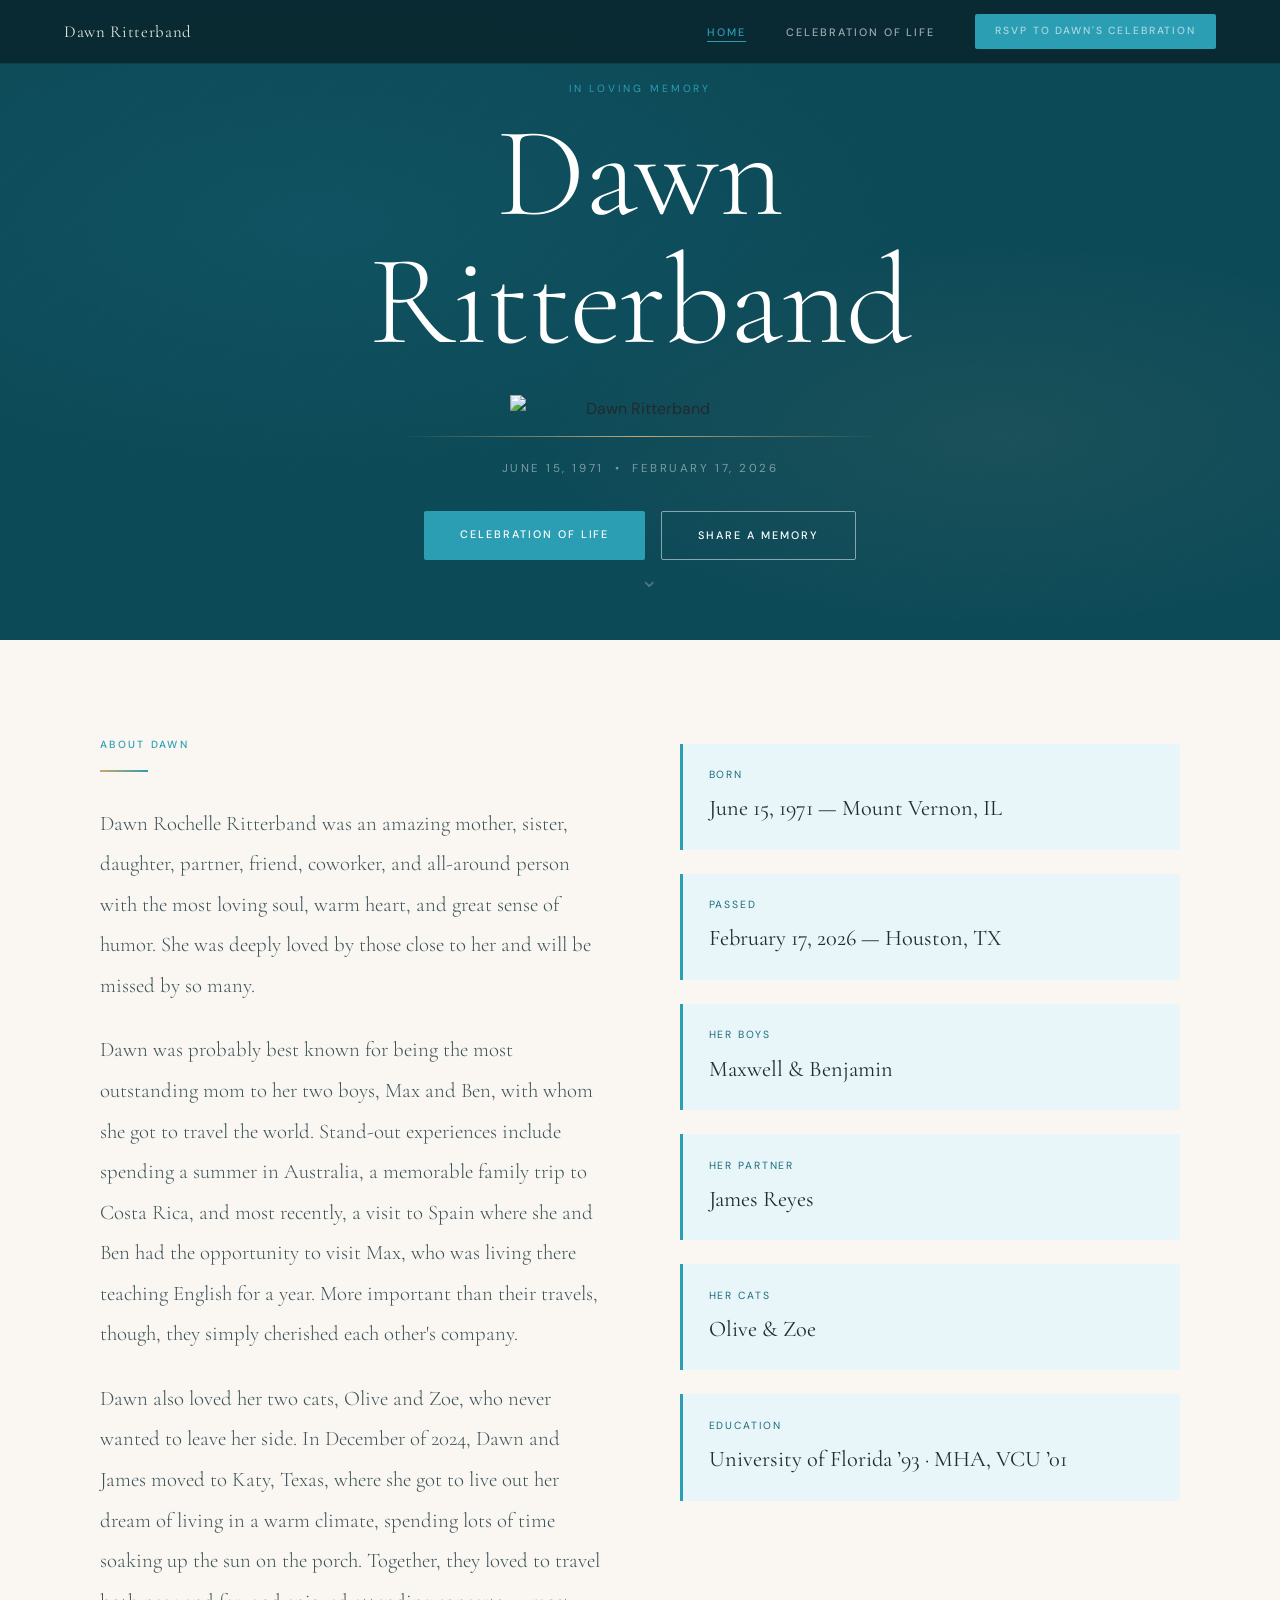
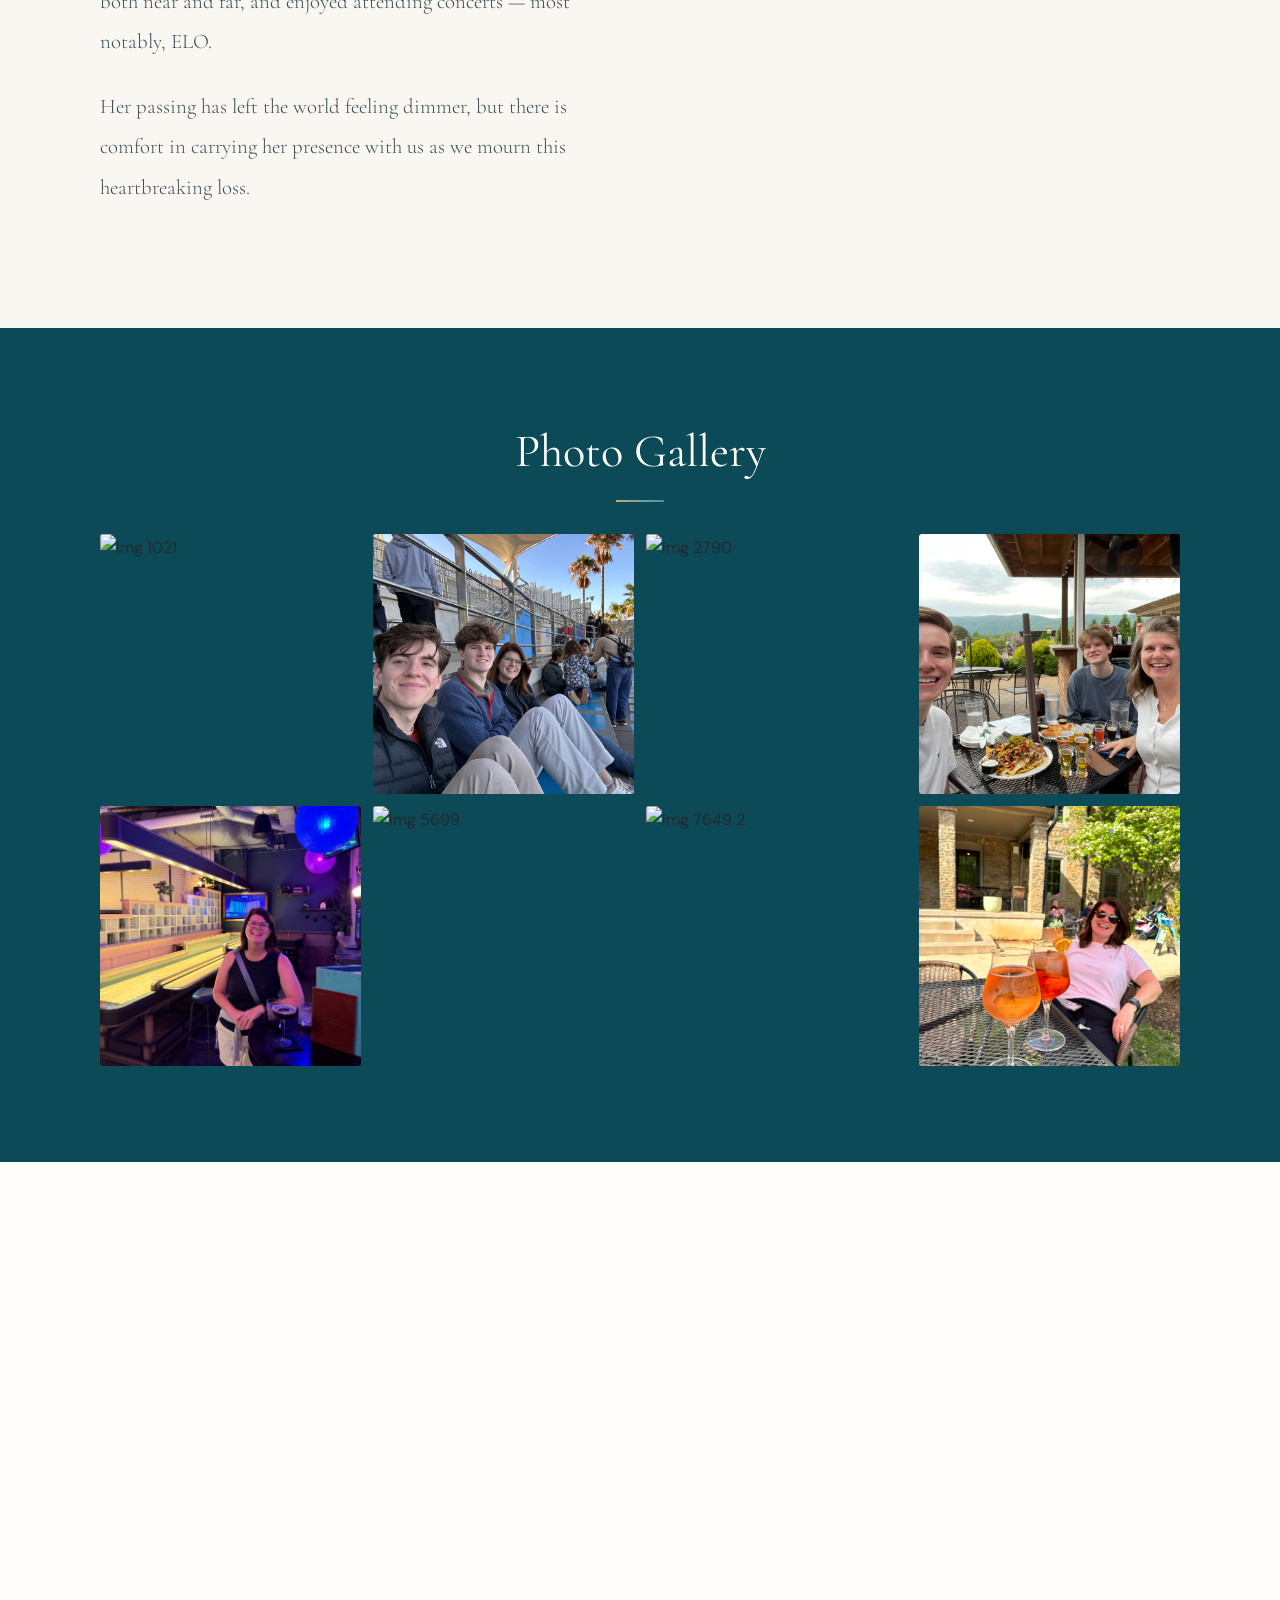
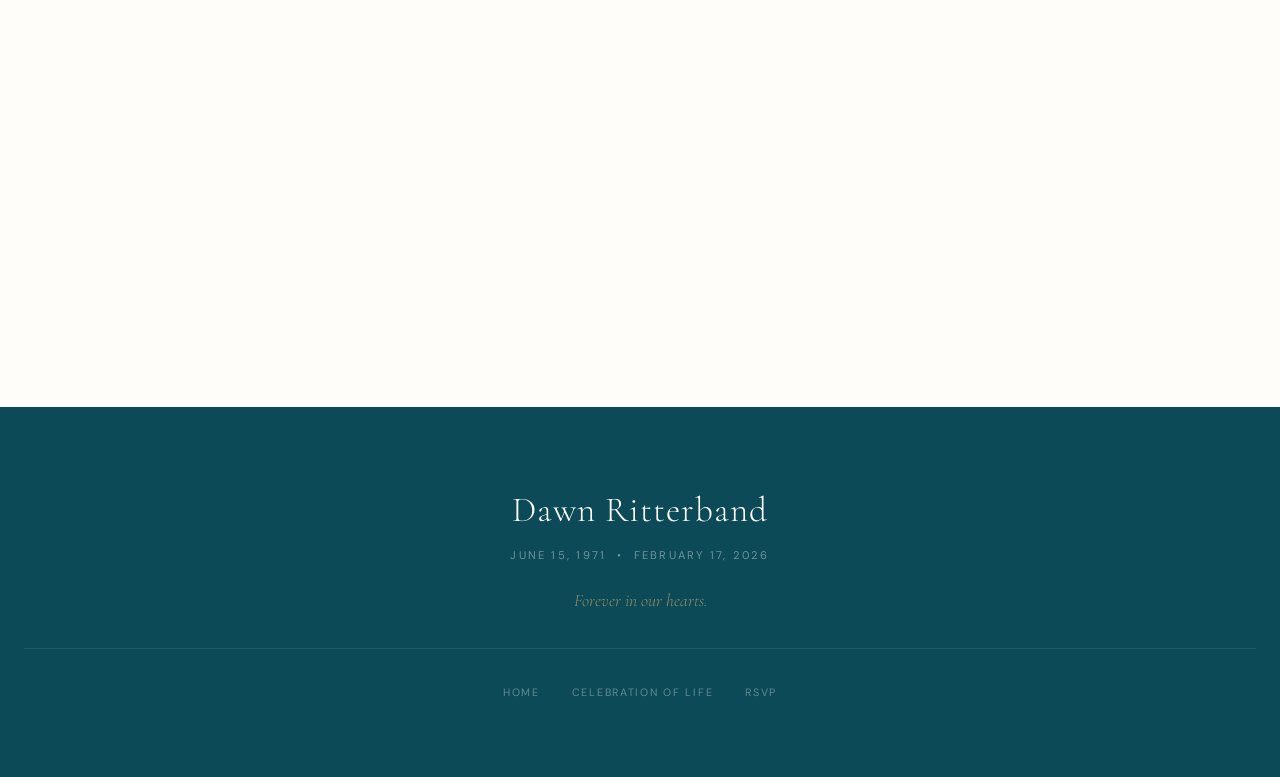
==== index.html @ c2d06c58 "changes" ====
<!DOCTYPE html>
<html lang="en">
<head>
  <meta charset="UTF-8" />
  <meta name="viewport" content="width=device-width, initial-scale=1.0" />
  <title>Dawn Ritterband — In Loving Memory</title>
  <link rel="stylesheet" href="style.css" />
  <link rel="preconnect" href="https://fonts.googleapis.com" />
  <link rel="preconnect" href="https://fonts.gstatic.com" crossorigin />
  <link href="https://fonts.googleapis.com/css2?family=Cormorant+Garamond:ital,wght@0,300;0,400;0,500;1,300;1,400&family=DM+Sans:wght@300;400;500&display=swap" rel="stylesheet" />
  <style>
    /* ── PAGE-SPECIFIC: INDEX ── */

    /* HERO */
    /* Safari-proof full-screen hero:
       Use a tall min-height + a ::before pseudo on body to always
       cover the viewport with the deep teal, even when browser chrome
       is present. This prevents the ivory background peeking through. */
    .hero {
      position: relative;
      min-height: 100vh;
      min-height: -webkit-fill-available;
      display: flex;
      flex-direction: column;
      align-items: center;
      justify-content: center;
      text-align: center;
      padding: 80px 2rem 5rem;
      overflow: hidden;
    }

    /* Extend hero background color all the way to page bottom
       so Safari's rubber-band overscroll shows teal, not ivory */
    body {
      background-color: var(--teal-deep);
    }

    .hero-bg {
      position: absolute;
      inset: 0;
      background:
        radial-gradient(ellipse 70% 60% at 25% 35%, rgba(43,158,179,0.10) 0%, transparent 65%),
        radial-gradient(ellipse 60% 50% at 78% 68%, rgba(201,169,110,0.07) 0%, transparent 60%),
        var(--teal-deep);
      z-index: 0;
    }

    /* Subtle diagonal texture lines */
    .hero-bg::after {
      content: '';
      position: absolute;
      inset: 0;
      background-image: repeating-linear-gradient(
        -45deg,
        transparent,
        transparent 40px,
        rgba(255,255,255,0.015) 40px,
        rgba(255,255,255,0.015) 41px
      );
      pointer-events: none;
    }

    .hero-content {
      position: relative;
      z-index: 1;
    }

    .hero-eyebrow {
      font-size: 0.65rem;
      letter-spacing: 0.28em;
      text-transform: uppercase;
      color: var(--teal);
      margin-bottom: 0.75rem;
      opacity: 0;
      animation: fadeUp 0.9s ease 0.3s both;
    }

    .hero-name {
      font-family: var(--font-display);
      font-size: clamp(4rem, 11vw, 8rem);
      font-weight: 300;
      color: white;
      letter-spacing: -0.01em;
      line-height: 1.0;
      margin-bottom: 0.1em;
      opacity: 0;
      animation: fadeUp 1s ease 0.5s both;
    }

    /* Gold shimmer underline */
    .hero-name-underline {
      width: 100%;
      max-width: 480px;
      height: 1px;
      background: linear-gradient(90deg, transparent, var(--gold), transparent);
      margin: 0.8rem auto 1.4rem;
      opacity: 0;
      animation: fadeIn 1.2s ease 1s both;
    }

    .hero-dates {
      font-size: 0.72rem;
      letter-spacing: 0.22em;
      text-transform: uppercase;
      color: rgba(255,255,255,0.45);
      margin-bottom: 2rem;
      opacity: 0;
      animation: fadeUp 0.9s ease 0.7s both;
    }

    .hero-tagline {
      font-family: var(--font-display);
      font-style: italic;
      font-size: clamp(1.1rem, 2.2vw, 1.5rem);
      color: rgba(255,255,255,0.6);
      font-weight: 300;
      max-width: 500px;
      margin: 0 auto 2.5rem;
      line-height: 1.7;
      opacity: 0;
      animation: fadeUp 0.9s ease 0.9s both;
    }

    .hero-cta-row {
      display: flex;
      gap: 1rem;
      justify-content: center;
      flex-wrap: wrap;
      opacity: 0;
      animation: fadeUp 0.9s ease 0.85s both;
      margin-top: 1.75rem;
    }

    .hero-cta-row .btn { margin-top: 0; }

    .hero-scroll {
      position: absolute;
      bottom: 2.5rem;
      left: 50%;
      font-size: 1.4rem;
      color: rgba(255,255,255,0.25);
      animation: bob 2.5s ease-in-out infinite, fadeIn 1s ease 1.5s both;
      opacity: 0;
      z-index: 1;
    }

    /* HERO PHOTO */
    .hero-photo-wrap {
      margin: 1.8rem auto 0;
      width: fit-content;
      opacity: 0;
      animation: fadeUp 1s ease 0.65s both;
    }

    .hero-photo {
      width: min(260px, 55vw);
      display: block;
    }

    /* TRIBUTE */
    .tribute {
      padding: 6rem 1.5rem;
      background: var(--ivory);
    }
    .tribute-inner {
      display: grid;
      grid-template-columns: 1fr 1fr;
      gap: 5rem;
      align-items: start;
    }
    .tribute-body p {
      font-family: var(--font-display);
      font-size: clamp(1.1rem, 1.8vw, 1.3rem);
      font-weight: 300;
      line-height: 1.95;
      color: var(--slate);
      margin-bottom: 1.5rem;
    }
    .tribute-aside {
      display: flex;
      flex-direction: column;
      gap: 1.5rem;
      padding-top: 0.5rem;
    }
    .tribute-stat {
      background: var(--teal-wash);
      border-left: 3px solid var(--teal);
      padding: 1.4rem 1.6rem;
      border-radius: 0 4px 4px 0;
    }
    .tribute-stat-label {
      font-size: 0.65rem;
      letter-spacing: 0.18em;
      text-transform: uppercase;
      color: var(--teal-dark);
      margin-bottom: 0.25rem;
    }
    .tribute-stat-value {
      font-family: var(--font-display);
      font-size: 1.4rem;
      font-weight: 400;
      color: var(--charcoal);
    }

    /* GALLERY */
    .gallery {
      padding: 6rem 1.5rem;
      background: var(--teal-deep);
    }
    .gallery h2,
    .gallery .section-label { color: white; }
    .gallery .section-label { color: var(--teal); }
    .gallery-intro {
      color: rgba(255,255,255,0.5);
      font-size: 0.9rem;
      font-style: italic;
      margin-bottom: 2.5rem;
    }
    .gallery-grid {
      display: grid;
      grid-template-columns: repeat(auto-fill, minmax(250px, 1fr));
      gap: 0.75rem;
    }
    .gallery-grid img {
      width: 100%;
      height: 260px;
      object-fit: cover;
      border-radius: 3px;
      display: block;
      transition: transform 0.3s ease, opacity 0.3s ease;
    }
    .gallery-grid img:hover { transform: scale(1.02); opacity: 0.92; }
    .gallery-placeholder {
      height: 260px;
      background: rgba(43,158,179,0.12);
      border: 1.5px dashed rgba(43,158,179,0.4);
      border-radius: 3px;
      display: flex;
      align-items: center;
      justify-content: center;
    }
    .gallery-placeholder span {
      font-size: 0.65rem;
      letter-spacing: 0.16em;
      text-transform: uppercase;
      color: rgba(43,158,179,0.5);
    }

    /* MEMORIES */
    .memories {
      padding: 6rem 1.5rem;
      background: var(--warm-white);
    }
    .memories-sub {
      color: var(--warm-gray);
      max-width: 520px;
      margin: 0 auto 2.5rem;
    }
    .memories-display {
      margin-top: 3.5rem;
      padding-top: 2.5rem;
      border-top: 1px solid var(--border);
    }
    .memories-display-label {
      font-size: 0.65rem;
      letter-spacing: 0.18em;
      text-transform: uppercase;
      color: var(--warm-gray);
      margin-bottom: 1.5rem;
    }
    .memory-card {
      background: var(--ivory);
      border-left: 3px solid var(--gold);
      padding: 1.5rem 1.75rem;
      margin-bottom: 1.25rem;
      border-radius: 0 4px 4px 0;
    }
    .memory-quote {
      font-family: var(--font-display);
      font-style: italic;
      font-size: clamp(1rem, 1.7vw, 1.2rem);
      color: var(--slate);
      line-height: 1.85;
      margin-bottom: 0.7rem;
      font-weight: 300;
    }
    .memory-attribution {
      font-size: 0.78rem;
      letter-spacing: 0.08em;
      color: var(--warm-gray);
    }
    .memory-name { font-weight: 500; color: var(--teal-dark); }

    /* PHOTO LIGHTBOX */
    .gallery-grid img {
      cursor: zoom-in;
      transition: transform 0.25s ease, opacity 0.25s ease;
    }
    .gallery-grid img:hover {
      transform: scale(1.03);
      opacity: 0.9;
    }

    .photo-lightbox {
      display: none;
      position: fixed;
      inset: 0;
      z-index: 200;
      background: rgba(8, 32, 38, 0.97);
      backdrop-filter: blur(10px);
      -webkit-backdrop-filter: blur(10px);
      align-items: center;
      justify-content: center;
      flex-direction: column;
      gap: 1.25rem;
      padding: 2rem;
    }
    .photo-lightbox.open { display: flex; }

    .photo-lightbox-img {
      max-height: 82vh;
      max-width: min(880px, 92vw);
      border-radius: 6px;
      box-shadow: 0 40px 100px rgba(0,0,0,0.6);
      object-fit: contain;
      animation: fadeUp 0.25s ease both;
    }

    .photo-lightbox-close {
      font-size: 0.67rem;
      letter-spacing: 0.18em;
      text-transform: uppercase;
      color: rgba(255,255,255,0.35);
      background: none;
      border: none;
      cursor: pointer;
      transition: color 0.2s;
      padding: 0.25rem 0.5rem;
    }
    .photo-lightbox-close:hover { color: rgba(255,255,255,0.75); }

    /* Prev/next arrows */
    .photo-lightbox-nav {
      display: flex;
      gap: 1.5rem;
      align-items: center;
    }
    .photo-lightbox-arrow {
      background: rgba(255,255,255,0.08);
      border: 1px solid rgba(255,255,255,0.15);
      color: rgba(255,255,255,0.6);
      font-size: 1.1rem;
      width: 2.5rem;
      height: 2.5rem;
      border-radius: 50%;
      cursor: pointer;
      display: flex;
      align-items: center;
      justify-content: center;
      transition: background 0.2s, color 0.2s;
    }
    .photo-lightbox-arrow:hover {
      background: rgba(43,158,179,0.25);
      color: white;
    }
    .photo-lightbox-counter {
      font-size: 0.7rem;
      letter-spacing: 0.15em;
      color: rgba(255,255,255,0.3);
      min-width: 4rem;
      text-align: center;
    }

    /* Responsive */
    @media (max-width: 780px) {
      .tribute-inner {
        grid-template-columns: 1fr;
        gap: 2.5rem;
      }
    }
  </style>
</head>
<body>

  <!-- NAV -->
  <nav class="site-nav">
    <a href="index.html" class="nav-wordmark">Dawn Ritterband</a>
    <button class="nav-hamburger" id="nav-hamburger" aria-label="Open menu" aria-expanded="false">
      <span></span><span></span><span></span>
    </button>
    <ul class="nav-links" id="nav-links">
      <li><a href="index.html" class="active">Home</a></li>
      <li><a href="celebration.html">Celebration of Life</a></li>
      <li><a href="celebration.html#rsvp" class="btn" style="margin-top:0; padding: 0.5rem 1.25rem; font-size:0.65rem;">RSVP to Dawn's Celebration</a></li>
    </ul>
  </nav>

  <!-- HERO -->
  <section class="hero">
    <div class="hero-bg"></div>
    <div class="hero-content">
      <p class="hero-eyebrow">In Loving Memory</p>
      <h1 class="hero-name">Dawn<br>Ritterband</h1>
      <div class="hero-photo-wrap">
        <img src="dawn_ritterband.png" alt="Dawn Ritterband" class="hero-photo" />
      </div>
      <div class="hero-name-underline"></div>
      <p class="hero-dates">June 15, 1971 &nbsp;&bull;&nbsp; February 17, 2026</p>
      <div class="hero-cta-row">
        <a href="celebration.html" class="btn">Celebration of Life</a>
        <a href="#memories" class="btn btn-outline">Share a Memory</a>
      </div>
    </div>
    <span class="hero-scroll" aria-hidden="true">&#8964;</span>
  </section>

  <!-- TRIBUTE -->
  <section class="tribute" id="tribute">
    <div class="container">
      <div class="tribute-inner reveal">
        <div class="tribute-body">
          <span class="section-label">About Dawn</span>
          <hr class="section-divider" />
          <p>
            Dawn Rochelle Ritterband was an amazing mother, sister, daughter, partner, friend, coworker, and all-around person with the most loving soul, warm heart, and great sense of humor. She was deeply loved by those close to her and will be missed by so many.
          </p>
          <p>
            Dawn was probably best known for being the most outstanding mom to her two boys, Max and Ben, with whom she got to travel the world. Stand-out experiences include spending a summer in Australia, a memorable family trip to Costa Rica, and most recently, a visit to Spain where she and Ben had the opportunity to visit Max, who was living there teaching English for a year. More important than their travels, though, they simply cherished each other's company.
          </p>
          <p>
            Dawn also loved her two cats, Olive and Zoe, who never wanted to leave her side. In December of 2024, Dawn and James moved to Katy, Texas, where she got to live out her dream of living in a warm climate, spending lots of time soaking up the sun on the porch. Together, they loved to travel both near and far, and enjoyed attending concerts — most notably, ELO.
          </p>
          <p>
            Her passing has left the world feeling dimmer, but there is comfort in carrying her presence with us as we mourn this heartbreaking loss.
          </p>
        </div>
        <div class="tribute-aside">
          <div class="tribute-stat">
            <div class="tribute-stat-label">Born</div>
            <div class="tribute-stat-value">June 15, 1971 &mdash; Mount Vernon, IL</div>
          </div>
          <div class="tribute-stat">
            <div class="tribute-stat-label">Passed</div>
            <div class="tribute-stat-value">February 17, 2026 &mdash; Houston, TX</div>
          </div>
          <div class="tribute-stat">
            <div class="tribute-stat-label">Her Boys</div>
            <div class="tribute-stat-value">Maxwell &amp; Benjamin</div>
          </div>
          <div class="tribute-stat">
            <div class="tribute-stat-label">Her Partner</div>
            <div class="tribute-stat-value">James Reyes</div>
          </div>
          <div class="tribute-stat">
            <div class="tribute-stat-label">Her Cats</div>
            <div class="tribute-stat-value">Olive &amp; Zoe</div>
          </div>
          <div class="tribute-stat">
            <div class="tribute-stat-label">Education</div>
            <div class="tribute-stat-value">University of Florida &rsquo;93 &middot; MHA, VCU &rsquo;01</div>
          </div>
        </div>
      </div>
    </div>
  </section>

  <!-- GALLERY -->
  <section class="gallery" id="gallery">
    <div class="container">
      <div class="reveal">
        <h2 class="center">Photo Gallery</h2>
        <hr class="section-divider center" />
      </div>
      <div class="gallery-grid reveal">
        <img src="photos/IMG_1021.JPG" alt="Img 1021" />
        <img src="photos/IMG_1294.JPG" alt="Img 1294" />
        <img src="photos/IMG_2790.JPG" alt="Img 2790" />
        <img src="photos/IMG_2801.JPG" alt="Img 2801" />
        <img src="photos/IMG_5639.JPG" alt="Img 5639" />
        <img src="photos/IMG_5699.JPG" alt="Img 5699" />
        <img src="photos/IMG_7649 2.JPG" alt="Img 7649 2" />
        <img src="photos/IMG_8930.JPG" alt="Img 8930" />
      </div>
    </div>
  </section>

  <!-- MEMORIES WALL -->
  <section class="memories" id="memories">
    <div class="container narrow">
      <div class="reveal">
        <span class="section-label center">Share a Memory</span>
        <h2 class="center">Remembering Dawn</h2>
        <hr class="section-divider center" />
        <p class="memories-sub center">
          We'd love to hear your stories and the ways Dawn touched your life. Every memory is a gift to the family.
        </p>
      </div>

      <!--
        ✏️ SETUP: Go to formspree.io, create a free account, create a new form,
        and replace YOUR_MEMORIES_FORM_ID with your actual form ID.
      -->
      <form class="form-box reveal" action="https://formspree.io/f/YOUR_MEMORIES_FORM_ID" method="POST" id="memory-form">
        <input type="hidden" name="_subject" value="New Memory Shared — Dawn Ritterband" />
        <div class="form-row two-col">
          <div class="form-group">
            <label for="mem-name">Your Name</label>
            <input type="text" id="mem-name" name="name" placeholder="Your full name" required />
          </div>
          <div class="form-group">
            <label for="mem-relation">How did you know Dawn?</label>
            <input type="text" id="mem-relation" name="relation" placeholder="e.g. Friend, colleague, family" />
          </div>
        </div>
        <div class="form-group">
          <label for="mem-text">Your Memory</label>
          <textarea id="mem-text" name="memory" rows="5" placeholder="Share a story, a moment, or what Dawn meant to you..." required></textarea>
        </div>
        <button type="submit" class="btn">Share Your Memory</button>
      </form>

      <!-- MEMORIES DISPLAY
           As submissions come in via Formspree, paste them here as .memory-card blocks:

           <div class="memories-display reveal">
             <p class="memories-display-label">Memories shared by those who loved her</p>
             <div class="memory-card">
               <p class="memory-quote">"Their memory text here."</p>
               <div class="memory-attribution">
                 <span class="memory-name">Their Name</span>
                 <span class="memory-relation"> &mdash; Friend</span>
               </div>
             </div>
           </div>
      -->
    </div>
  </section>

  <!-- PHOTO LIGHTBOX -->
  <div class="photo-lightbox" id="photo-lightbox" role="dialog" aria-modal="true" aria-label="Photo viewer">
    <img src="" alt="" class="photo-lightbox-img" id="photo-lightbox-img" />
    <div class="photo-lightbox-nav">
      <button class="photo-lightbox-arrow" id="photo-prev" aria-label="Previous photo">&#8592;</button>
      <span class="photo-lightbox-counter" id="photo-counter"></span>
      <button class="photo-lightbox-arrow" id="photo-next" aria-label="Next photo">&#8594;</button>
    </div>
    <button class="photo-lightbox-close" id="photo-lightbox-close">&#215; Close</button>
  </div>

  <!-- FOOTER -->
  <footer class="site-footer">
    <p class="footer-name">Dawn Ritterband</p>
    <p class="footer-dates">June 15, 1971 &nbsp;&bull;&nbsp; February 17, 2026</p>
    <p class="footer-quote">
      <!-- ✏️ Optional: add a meaningful quote or phrase -->
      Forever in our hearts.
    </p>
    <ul class="footer-nav">
      <li><a href="index.html">Home</a></li>
      <li><a href="celebration.html">Celebration of Life</a></li>
      <li><a href="celebration.html#rsvp">RSVP</a></li>
    </ul>
  </footer>

  <script src="script.js"></script>
</body>
</html>
---- style.css ----
/* =============================================
   DAWN RITTERBAND MEMORIAL — SHARED STYLES
   =============================================
   Palette (drawn from the invitation):
     Turquoise primary  #2B9EB3
     Deep teal          #1A6B7C
     Midnight teal      #0D4A58
     Aqua wash          #E8F6F9
     Pale aqua          #F2FAFB
     Gold accent        #C9A96E
     Gold light         #F0E6D3
     Ivory              #FAF7F2
     Warm white         #FFFDF9
     Charcoal           #222B2E
     Slate              #3D5258
     Warm gray          #6D7A7E
     Border             #D8E8EC
   ============================================= */

:root {
  --teal:       #2B9EB3;
  --teal-dark:  #1A6B7C;
  --teal-deep:  #0D4A58;
  --teal-wash:  #E8F6F9;
  --teal-pale:  #F2FAFB;
  --gold:       #C9A96E;
  --gold-light: #F0E6D3;
  --ivory:      #FAF7F2;
  --warm-white: #FFFDF9;
  --charcoal:   #222B2E;
  --slate:      #3D5258;
  --warm-gray:  #6D7A7E;
  --border:     #D8E8EC;

  --font-display: 'Cormorant Garamond', Georgia, 'Times New Roman', serif;
  --font-body:    'DM Sans', 'Gill Sans', Optima, sans-serif;
}

*, *::before, *::after { box-sizing: border-box; margin: 0; padding: 0; }

html { scroll-behavior: smooth; }

body {
  font-family: var(--font-body);
  background: var(--ivory);
  color: var(--charcoal);
  font-size: 16px;
  line-height: 1.75;
}

/* Layout */
.container { width: 90%; max-width: 1080px; margin: 0 auto; }
.container.narrow { max-width: 740px; }
.center { text-align: center; }

/* Typography */
h1, h2, h3 {
  font-family: var(--font-display);
  font-weight: 400;
  line-height: 1.2;
  color: var(--charcoal);
}
h2 { font-size: clamp(2rem, 4vw, 2.9rem); margin-bottom: 1.25rem; }

.section-label {
  display: block;
  font-family: var(--font-body);
  font-size: 0.65rem;
  font-weight: 500;
  letter-spacing: 0.22em;
  text-transform: uppercase;
  color: var(--teal);
  margin-bottom: 0.65rem;
}

.section-divider {
  width: 48px;
  height: 2px;
  background: linear-gradient(90deg, var(--gold), var(--teal));
  margin: 1rem 0 2rem;
  border: none;
}
.section-divider.center { margin-left: auto; margin-right: auto; }

/* =============================================
   NAV
   ============================================= */

.site-nav {
  position: fixed;
  top: 0; left: 0; right: 0;
  z-index: 100;
  display: flex;
  align-items: center;
  justify-content: space-between;
  padding: 0 5%;
  height: 64px;
  background: rgba(10, 40, 48, 0.93);
  backdrop-filter: blur(12px);
  -webkit-backdrop-filter: blur(12px);
  border-bottom: 1px solid rgba(43, 158, 179, 0.18);
}

.nav-wordmark {
  font-family: var(--font-display);
  font-size: 1.05rem;
  font-weight: 400;
  color: rgba(255,255,255,0.88);
  text-decoration: none;
  letter-spacing: 0.04em;
  white-space: nowrap;
}
.nav-wordmark em { font-style: normal; color: rgba(255,255,255,0.88); }

.nav-links {
  display: flex;
  list-style: none;
  gap: 2.5rem;
  align-items: center;
}

.nav-links a {
  font-size: 0.68rem;
  font-weight: 500;
  letter-spacing: 0.18em;
  text-transform: uppercase;
  color: rgba(255,255,255,0.6);
  text-decoration: none;
  padding-bottom: 2px;
  border-bottom: 1px solid transparent;
  transition: color 0.2s, border-color 0.2s;
}
.nav-links a:hover,
.nav-links a.active {
  color: var(--teal);
  border-bottom-color: var(--teal);
}

/* Hamburger button — hidden on desktop, shown only on mobile */
.nav-hamburger {
  display: none;
  flex-direction: column;
  justify-content: center;
  gap: 5px;
  background: none;
  border: none;
  cursor: pointer;
  padding: 4px;
  z-index: 110;
  /* Prevent any default button outline/background showing */
  outline: none;
  -webkit-appearance: none;
  appearance: none;
  border-radius: 0;
}
.nav-hamburger span {
  display: block;
  width: 24px;
  height: 2px;
  background: rgba(255,255,255,0.8);
  border-radius: 2px;
  transition: transform 0.25s ease, opacity 0.25s ease;
}
/* X state */
.nav-hamburger.open span:nth-child(1) { transform: translateY(7px) rotate(45deg); }
.nav-hamburger.open span:nth-child(2) { opacity: 0; }
.nav-hamburger.open span:nth-child(3) { transform: translateY(-7px) rotate(-45deg); }

/* =============================================
   BUTTONS
   ============================================= */

.btn {
  display: inline-block;
  background: var(--teal);
  color: white;
  font-family: var(--font-body);
  font-size: 0.68rem;
  font-weight: 500;
  letter-spacing: 0.18em;
  text-transform: uppercase;
  text-decoration: none;
  padding: 0.85rem 2.25rem;
  border: none;
  cursor: pointer;
  border-radius: 2px;
  margin-top: 1.5rem;
  transition: background 0.2s, transform 0.15s, box-shadow 0.2s;
}
.btn:hover {
  background: var(--teal-dark);
  transform: translateY(-1px);
  box-shadow: 0 6px 20px rgba(43, 158, 179, 0.28);
}
.btn-outline {
  background: transparent;
  border: 1.5px solid rgba(255,255,255,0.5);
  color: white;
}
.btn-outline:hover {
  border-color: var(--teal);
  color: var(--teal);
  background: transparent;
  box-shadow: none;
}

/* =============================================
   FORMS
   ============================================= */

.form-box {
  background: var(--warm-white);
  padding: 2.5rem 2.75rem;
  border-radius: 6px;
  border: 1px solid var(--border);
  box-shadow: 0 4px 24px rgba(0,0,0,0.05);
}

.form-group { margin-bottom: 1.25rem; }

.form-row.two-col {
  display: grid;
  grid-template-columns: 1fr 1fr;
  gap: 1.25rem;
}

label {
  display: block;
  font-size: 0.67rem;
  letter-spacing: 0.13em;
  text-transform: uppercase;
  color: var(--warm-gray);
  margin-bottom: 0.4rem;
  font-weight: 500;
}

input[type="text"],
input[type="email"],
select,
textarea {
  width: 100%;
  padding: 0.75rem 1rem;
  background: white;
  border: 1px solid var(--border);
  border-radius: 3px;
  font-family: var(--font-body);
  font-size: 0.95rem;
  color: var(--charcoal);
  outline: none;
  appearance: none;
  transition: border-color 0.2s, box-shadow 0.2s;
}
input:focus, select:focus, textarea:focus {
  border-color: var(--teal);
  box-shadow: 0 0 0 3px rgba(43, 158, 179, 0.13);
}
textarea { resize: vertical; min-height: 120px; }
select {
  background-image: url("data:image/svg+xml,%3Csvg xmlns='http://www.w3.org/2000/svg' width='12' height='8' viewBox='0 0 12 8'%3E%3Cpath d='M1 1l5 5 5-5' stroke='%236D7A7E' stroke-width='1.5' fill='none' stroke-linecap='round'/%3E%3C/svg%3E");
  background-repeat: no-repeat;
  background-position: right 1rem center;
  padding-right: 2.5rem;
  cursor: pointer;
}

/* =============================================
   THANK YOU STATE
   ============================================= */

.thank-you-box {
  background: var(--teal-wash);
  border: 1.5px solid var(--teal);
  border-radius: 6px;
  padding: 3rem 2rem;
  text-align: center;
}
.thank-you-check {
  display: inline-flex;
  align-items: center;
  justify-content: center;
  width: 3rem;
  height: 3rem;
  background: var(--teal);
  color: white;
  font-size: 1.3rem;
  border-radius: 50%;
  margin-bottom: 1rem;
}
.thank-you-box p {
  font-family: var(--font-display);
  font-style: italic;
  font-size: 1.25rem;
  color: var(--teal-dark);
  font-weight: 300;
  line-height: 1.7;
}

/* =============================================
   FOOTER
   ============================================= */

.site-footer {
  background: var(--teal-deep);
  color: white;
  text-align: center;
  padding: 4.5rem 1.5rem;
}
.footer-name {
  font-family: var(--font-display);
  font-size: 2.2rem;
  font-weight: 300;
  letter-spacing: 0.03em;
  margin-bottom: 0.35rem;
}
.footer-dates {
  font-size: 0.7rem;
  letter-spacing: 0.2em;
  text-transform: uppercase;
  color: rgba(255,255,255,0.4);
  margin-bottom: 1.25rem;
}
.footer-quote {
  font-family: var(--font-display);
  font-style: italic;
  font-size: 1.1rem;
  color: rgba(201,169,110,0.7);
  font-weight: 300;
  max-width: 360px;
  margin: 0 auto 2rem;
  line-height: 1.75;
}
.footer-nav {
  display: flex;
  justify-content: center;
  gap: 2rem;
  list-style: none;
  padding: 0;
  border-top: 1px solid rgba(255,255,255,0.08);
  padding-top: 1.75rem;
}
.footer-nav a {
  font-size: 0.67rem;
  letter-spacing: 0.16em;
  text-transform: uppercase;
  color: rgba(255,255,255,0.35);
  text-decoration: none;
  transition: color 0.2s;
}
.footer-nav a:hover { color: var(--teal); }

/* =============================================
   SCROLL REVEAL
   ============================================= */

.reveal {
  opacity: 0;
  transform: translateY(20px);
  transition: opacity 0.7s ease, transform 0.7s ease;
}
.reveal.visible {
  opacity: 1;
  transform: translateY(0);
}

/* =============================================
   ANIMATIONS
   ============================================= */

@keyframes fadeUp {
  from { opacity: 0; transform: translateY(18px); }
  to   { opacity: 1; transform: translateY(0); }
}
@keyframes bob {
  0%, 100% { transform: translateX(-50%) translateY(0); }
  50%       { transform: translateX(-50%) translateY(7px); }
}
@keyframes fadeIn {
  from { opacity: 0; }
  to   { opacity: 1; }
}

/* =============================================
   RESPONSIVE / HAMBURGER NAV
   ============================================= */

@media (max-width: 680px) {
  .form-row.two-col { grid-template-columns: 1fr; }
  .form-box { padding: 1.75rem; }

  /* Show hamburger, hide inline nav links */
  .nav-hamburger { display: flex !important; }

  /* Dropdown menu — slides down from under the nav bar */
  .nav-links {
    display: none;
    position: fixed;
    top: 64px; /* sits flush below the nav bar */
    left: 0;
    right: 0;
    background: rgba(8, 32, 38, 0.99);
    border-bottom: 1px solid rgba(43, 158, 179, 0.25);
    flex-direction: column;
    align-items: stretch;
    gap: 0;
    z-index: 99;
    padding: 0.5rem 0 1rem;
    box-shadow: 0 8px 32px rgba(0,0,0,0.35);
  }

  .nav-links.open { display: flex; }

  .nav-links li {
    border-bottom: 1px solid rgba(255,255,255,0.05);
  }
  .nav-links li:last-child { border-bottom: none; }

  .nav-links a {
    display: block;
    font-size: 0.8rem;
    letter-spacing: 0.15em;
    color: rgba(255,255,255,0.75);
    padding: 1rem 1.5rem;
    border-bottom: none;
  }

  .nav-links a:hover,
  .nav-links a.active {
    color: var(--teal);
    background: rgba(43,158,179,0.07);
    border-bottom: none;
  }

  /* RSVP button in dropdown */
  .nav-links .btn {
    display: block;
    font-size: 0.75rem;
    margin: 0.75rem 1.5rem 0;
    padding: 0.75rem 1.5rem;
    text-align: center;
    border-radius: 2px;
  }
}
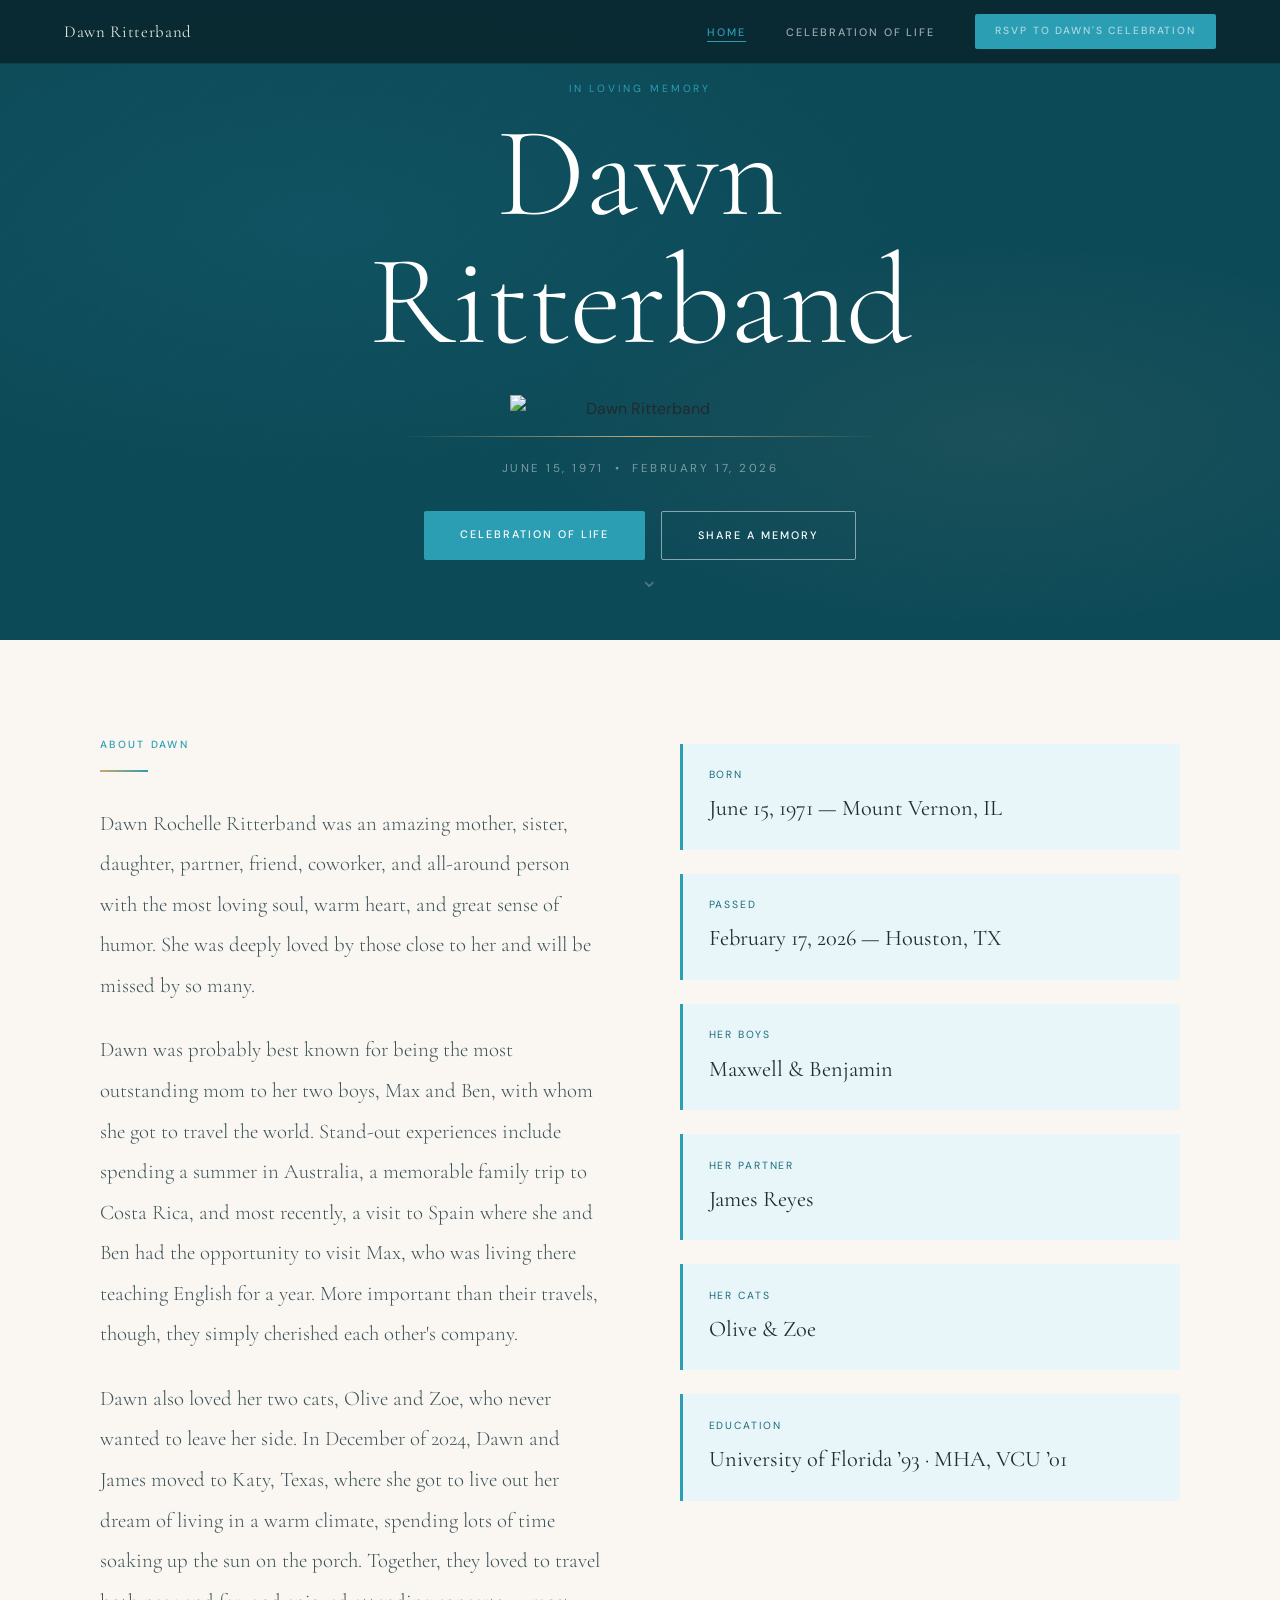
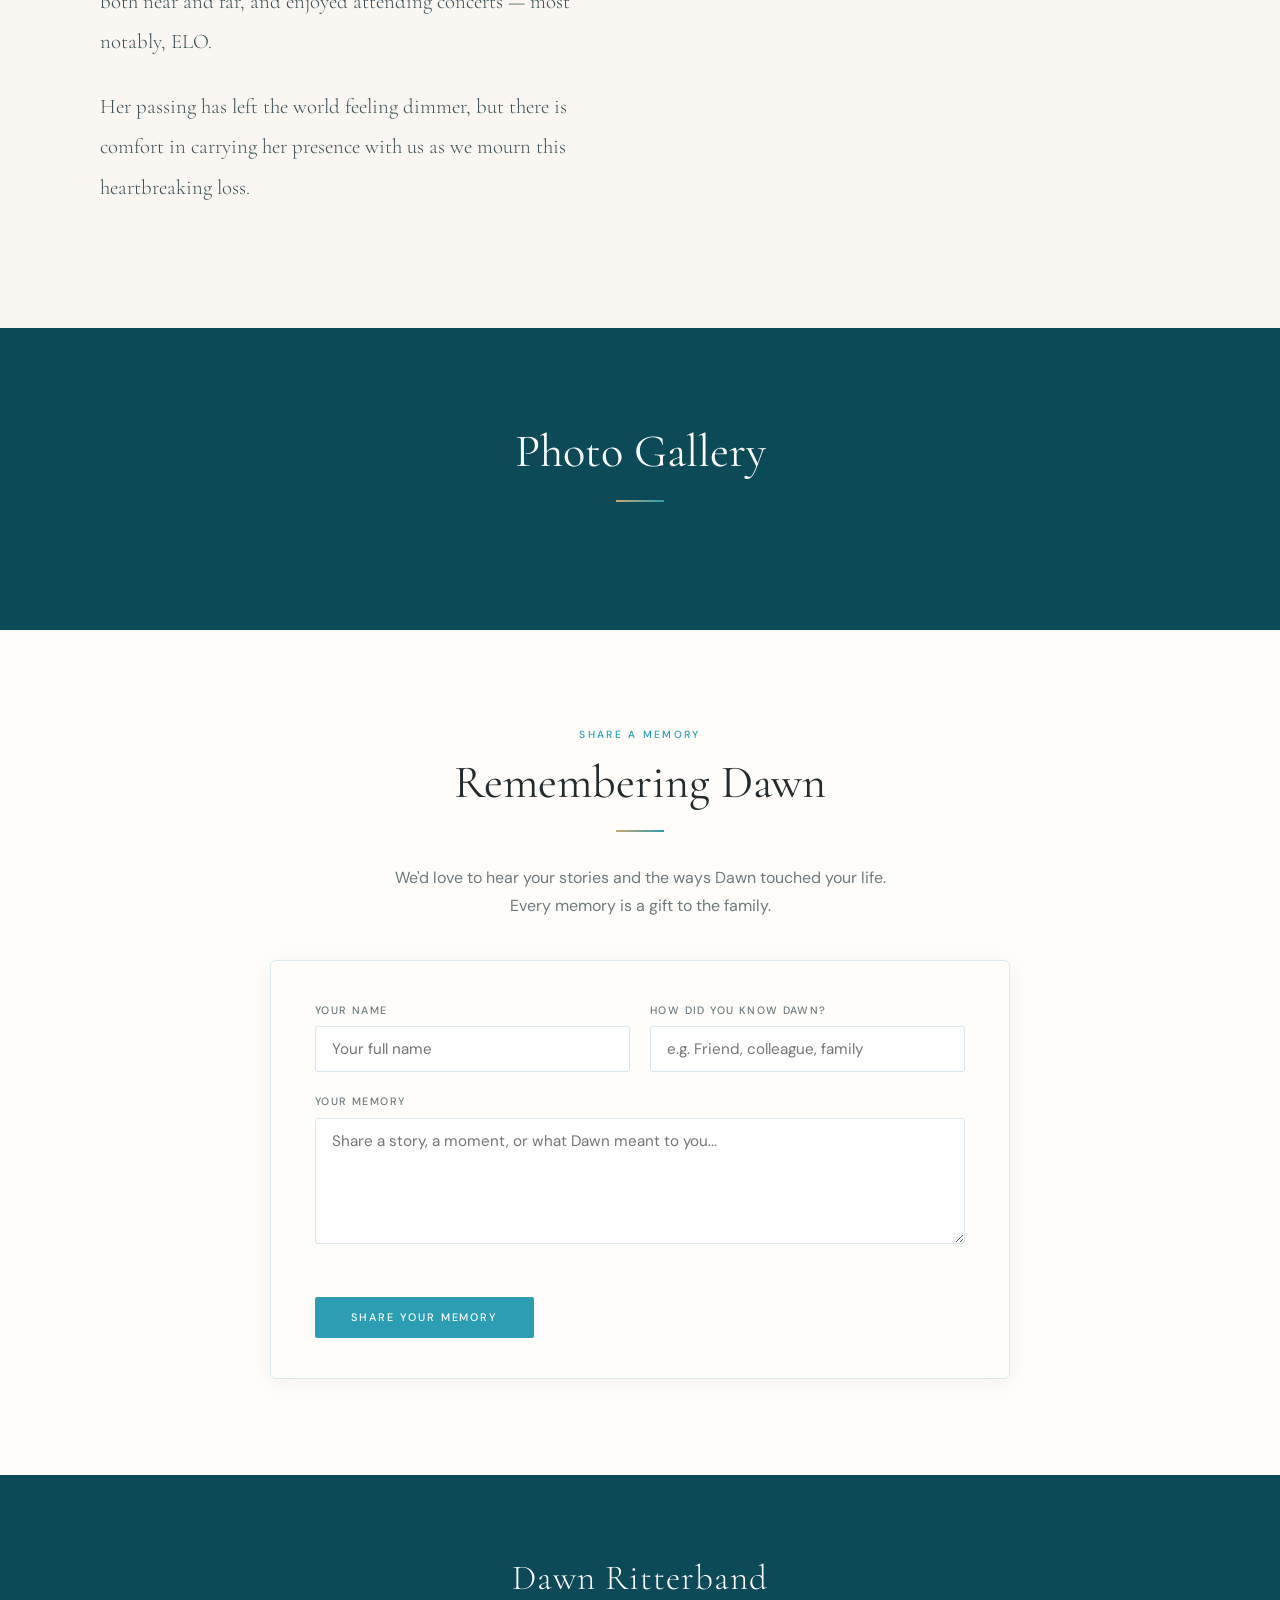
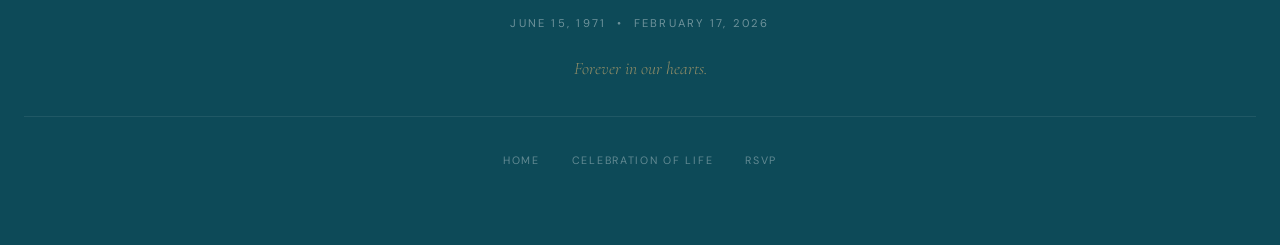
==== commit 487fbe2b: "airtable" ====
--- a/index.html
+++ b/index.html
@@ -369,6 +369,25 @@
       color: rgba(255,255,255,0.3);
       min-width: 4rem;
       text-align: center;
+    }
+
+    /* Memories loading / empty states */
+    .memories-loading {
+      text-align: center;
+      padding: 2rem 0;
+      font-size: 0.8rem;
+      letter-spacing: 0.12em;
+      text-transform: uppercase;
+      color: var(--warm-gray);
+    }
+    .memories-empty {
+      text-align: center;
+      padding: 1.5rem 0 0;
+      font-family: var(--font-display);
+      font-style: italic;
+      font-size: 1.1rem;
+      color: var(--warm-gray);
+      font-weight: 300;
     }
 
     /* Responsive */
@@ -472,14 +491,7 @@
         <hr class="section-divider center" />
       </div>
       <div class="gallery-grid reveal">
-        <img src="photos/IMG_1021.JPG" alt="Img 1021" />
-        <img src="photos/IMG_1294.JPG" alt="Img 1294" />
-        <img src="photos/IMG_2790.JPG" alt="Img 2790" />
-        <img src="photos/IMG_2801.JPG" alt="Img 2801" />
-        <img src="photos/IMG_5639.JPG" alt="Img 5639" />
-        <img src="photos/IMG_5699.JPG" alt="Img 5699" />
-        <img src="photos/IMG_7649 2.JPG" alt="Img 7649 2" />
-        <img src="photos/IMG_8930.JPG" alt="Img 8930" />
+        <!-- Photos are managed by update_gallery.py — run it after adding images to /photos -->
       </div>
     </div>
   </section>
@@ -500,8 +512,7 @@
         ✏️ SETUP: Go to formspree.io, create a free account, create a new form,
         and replace YOUR_MEMORIES_FORM_ID with your actual form ID.
       -->
-      <form class="form-box reveal" action="https://formspree.io/f/YOUR_MEMORIES_FORM_ID" method="POST" id="memory-form">
-        <input type="hidden" name="_subject" value="New Memory Shared — Dawn Ritterband" />
+      <form class="form-box reveal" id="memory-form">
         <div class="form-row two-col">
           <div class="form-group">
             <label for="mem-name">Your Name</label>
@@ -519,20 +530,19 @@
         <button type="submit" class="btn">Share Your Memory</button>
       </form>
 
-      <!-- MEMORIES DISPLAY
-           As submissions come in via Formspree, paste them here as .memory-card blocks:
-
-           <div class="memories-display reveal">
-             <p class="memories-display-label">Memories shared by those who loved her</p>
-             <div class="memory-card">
-               <p class="memory-quote">"Their memory text here."</p>
-               <div class="memory-attribution">
-                 <span class="memory-name">Their Name</span>
-                 <span class="memory-relation"> &mdash; Friend</span>
-               </div>
-             </div>
-           </div>
-      -->
+      <!-- Memories are loaded automatically from Airtable -->
+      <div id="memories-display" class="memories-display reveal" style="display:none;">
+        <p class="memories-display-label">Memories shared by those who loved her</p>
+        <div id="memories-list"></div>
+      </div>
+
+      <div id="memories-loading" class="memories-loading">
+        <span>Loading memories&hellip;</span>
+      </div>
+
+      <div id="memories-empty" class="memories-empty" style="display:none;">
+        <p>Memories will appear here once they have been shared. Be the first.</p>
+      </div>
     </div>
   </section>
 
--- a/style.css
+++ b/style.css
@@ -273,6 +273,9 @@
   border-radius: 6px;
   padding: 3rem 2rem;
   text-align: center;
+  display: flex;
+  flex-direction: column;
+  align-items: center;
 }
 .thank-you-check {
   display: inline-flex;
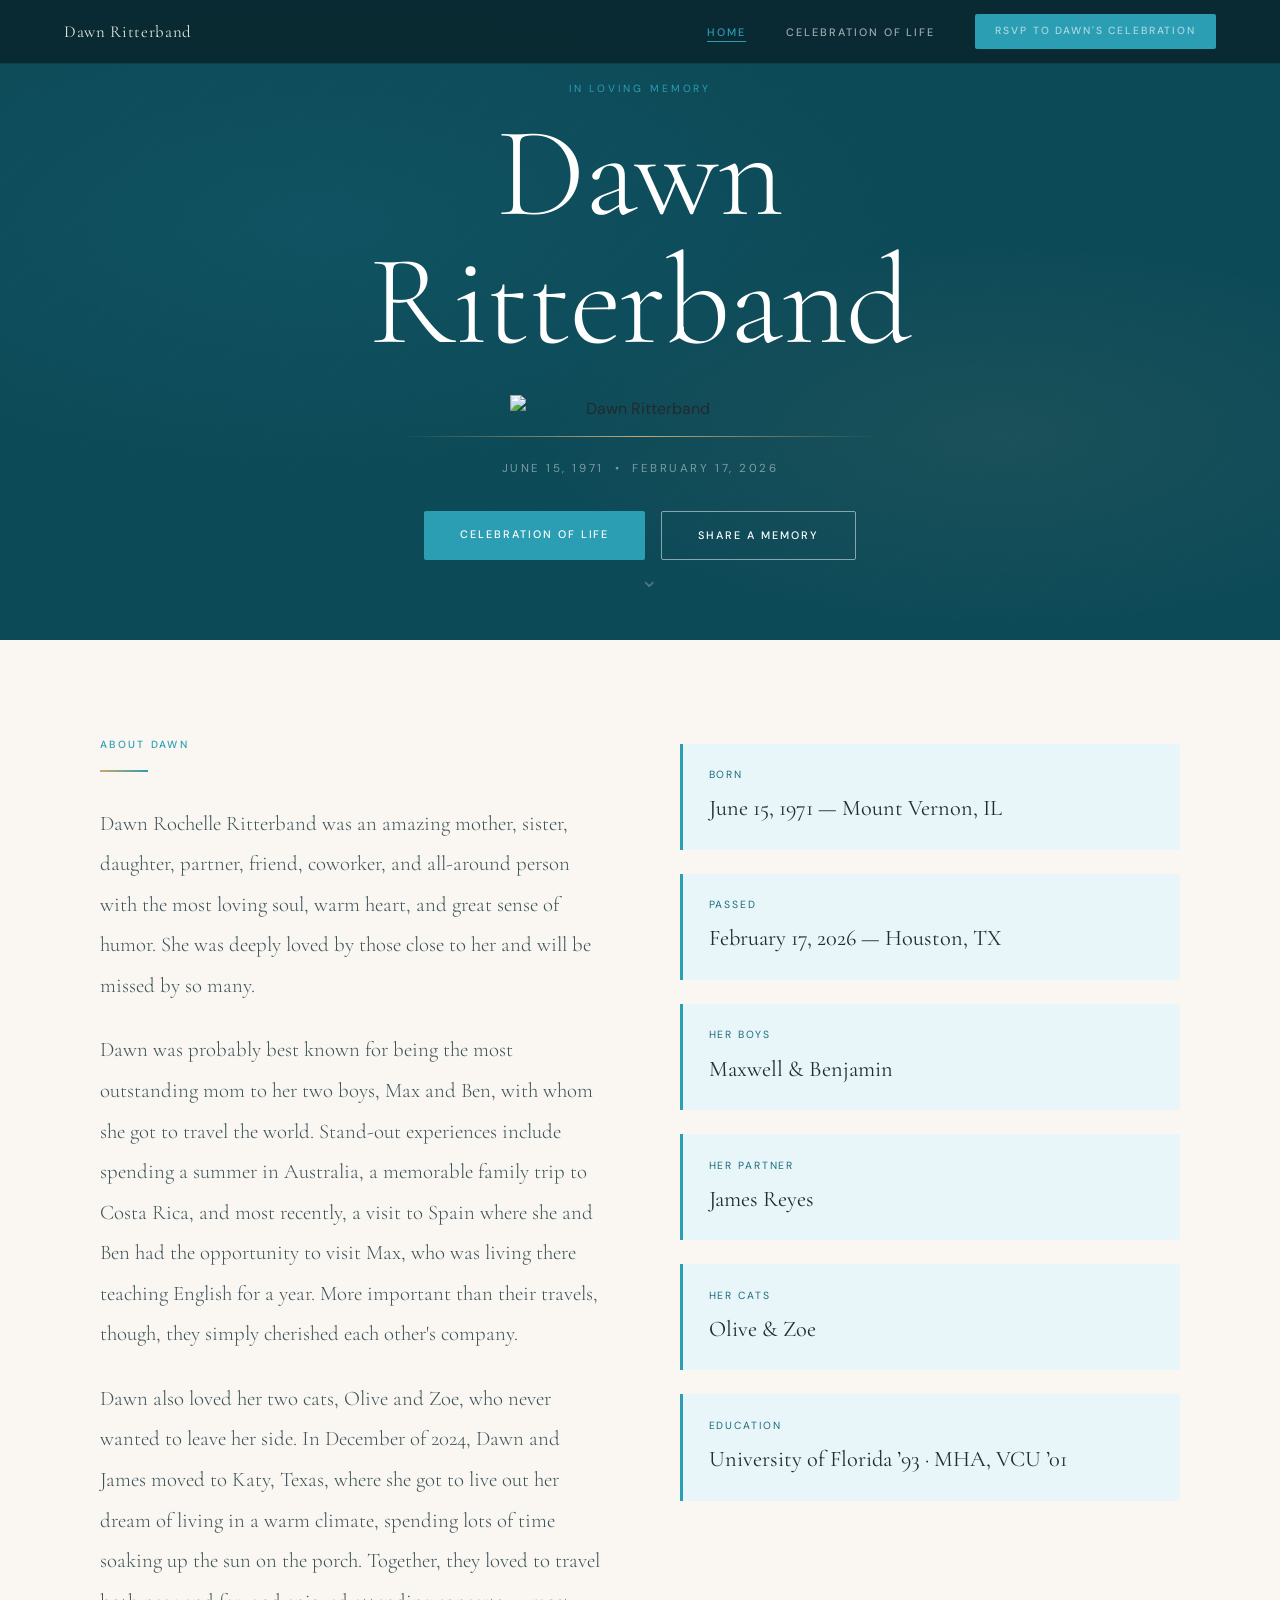
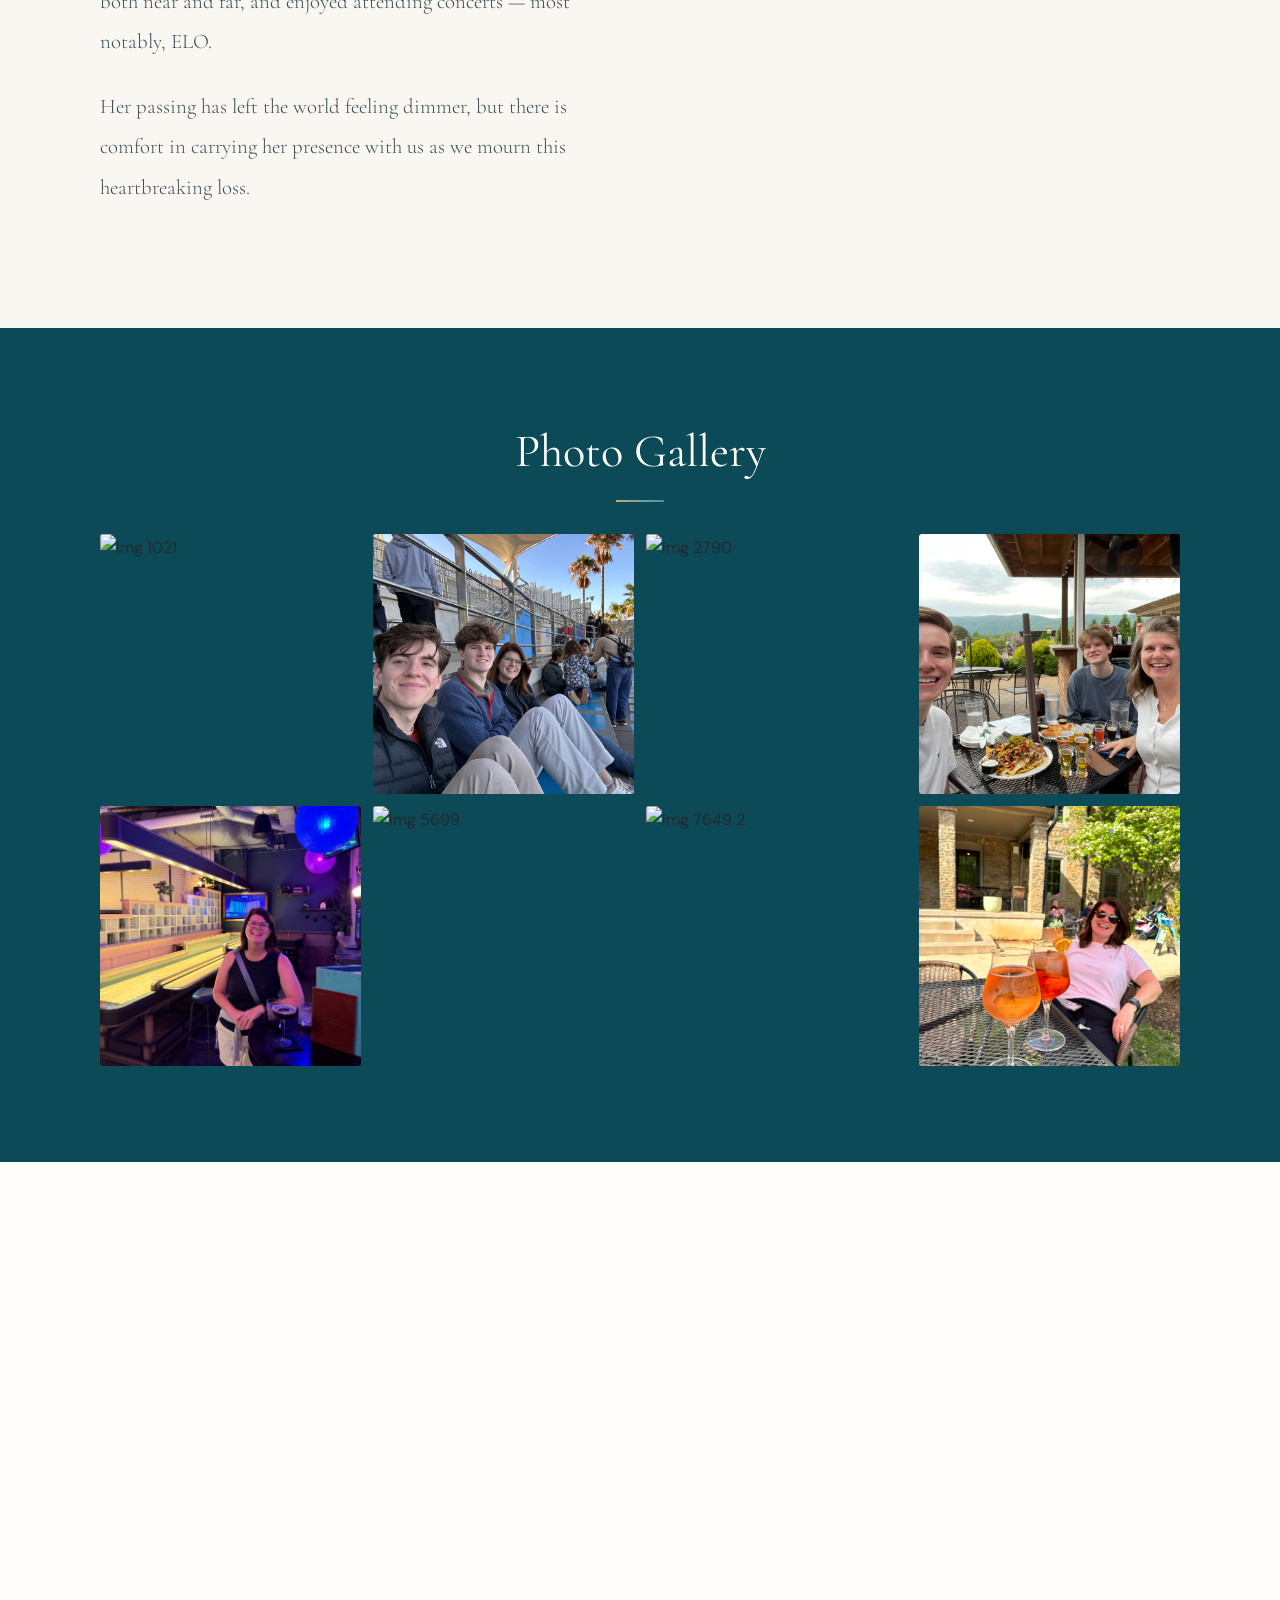
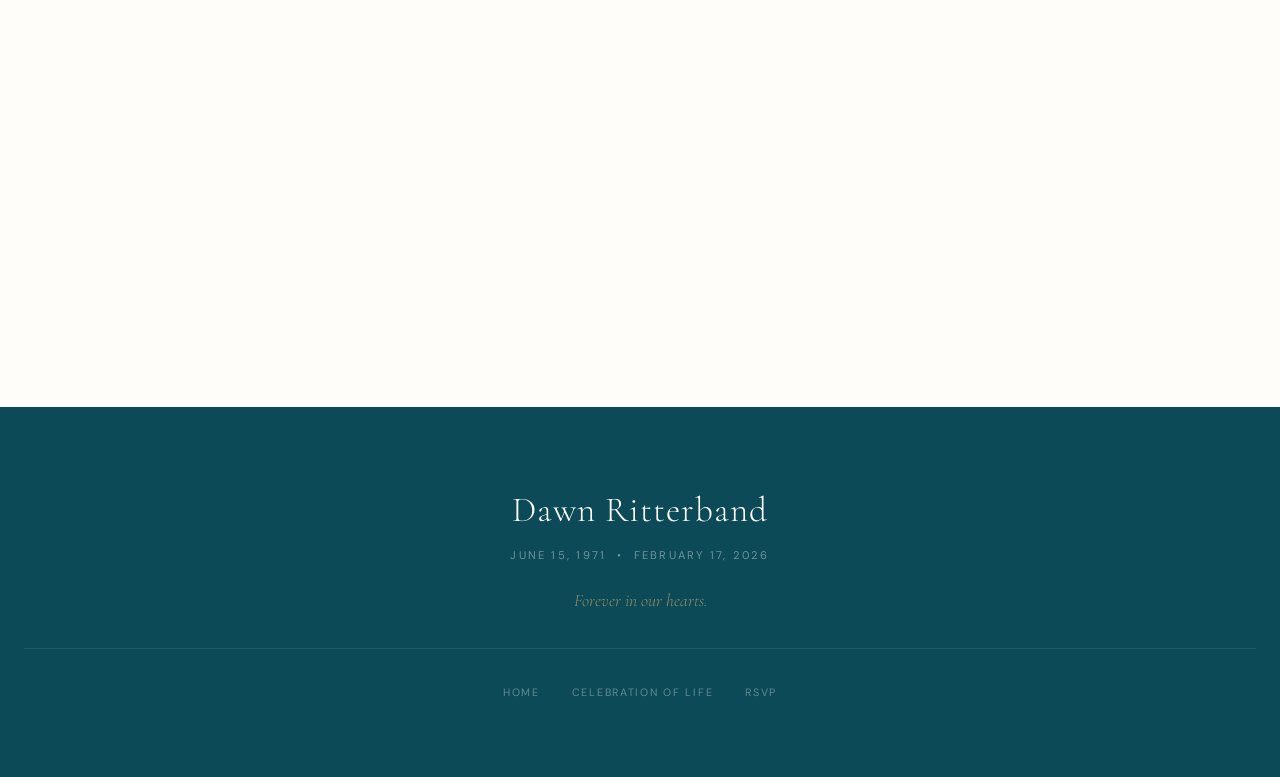
==== commit 81ad2262: "Update index.html" ====
--- a/index.html
+++ b/index.html
@@ -491,7 +491,14 @@
         <hr class="section-divider center" />
       </div>
       <div class="gallery-grid reveal">
-        <!-- Photos are managed by update_gallery.py — run it after adding images to /photos -->
+        <img src="photos/IMG_1021.JPG" alt="Img 1021" />
+        <img src="photos/IMG_1294.JPG" alt="Img 1294" />
+        <img src="photos/IMG_2790.JPG" alt="Img 2790" />
+        <img src="photos/IMG_2801.JPG" alt="Img 2801" />
+        <img src="photos/IMG_5639.JPG" alt="Img 5639" />
+        <img src="photos/IMG_5699.JPG" alt="Img 5699" />
+        <img src="photos/IMG_7649 2.JPG" alt="Img 7649 2" />
+        <img src="photos/IMG_8930.JPG" alt="Img 8930" />
       </div>
     </div>
   </section>
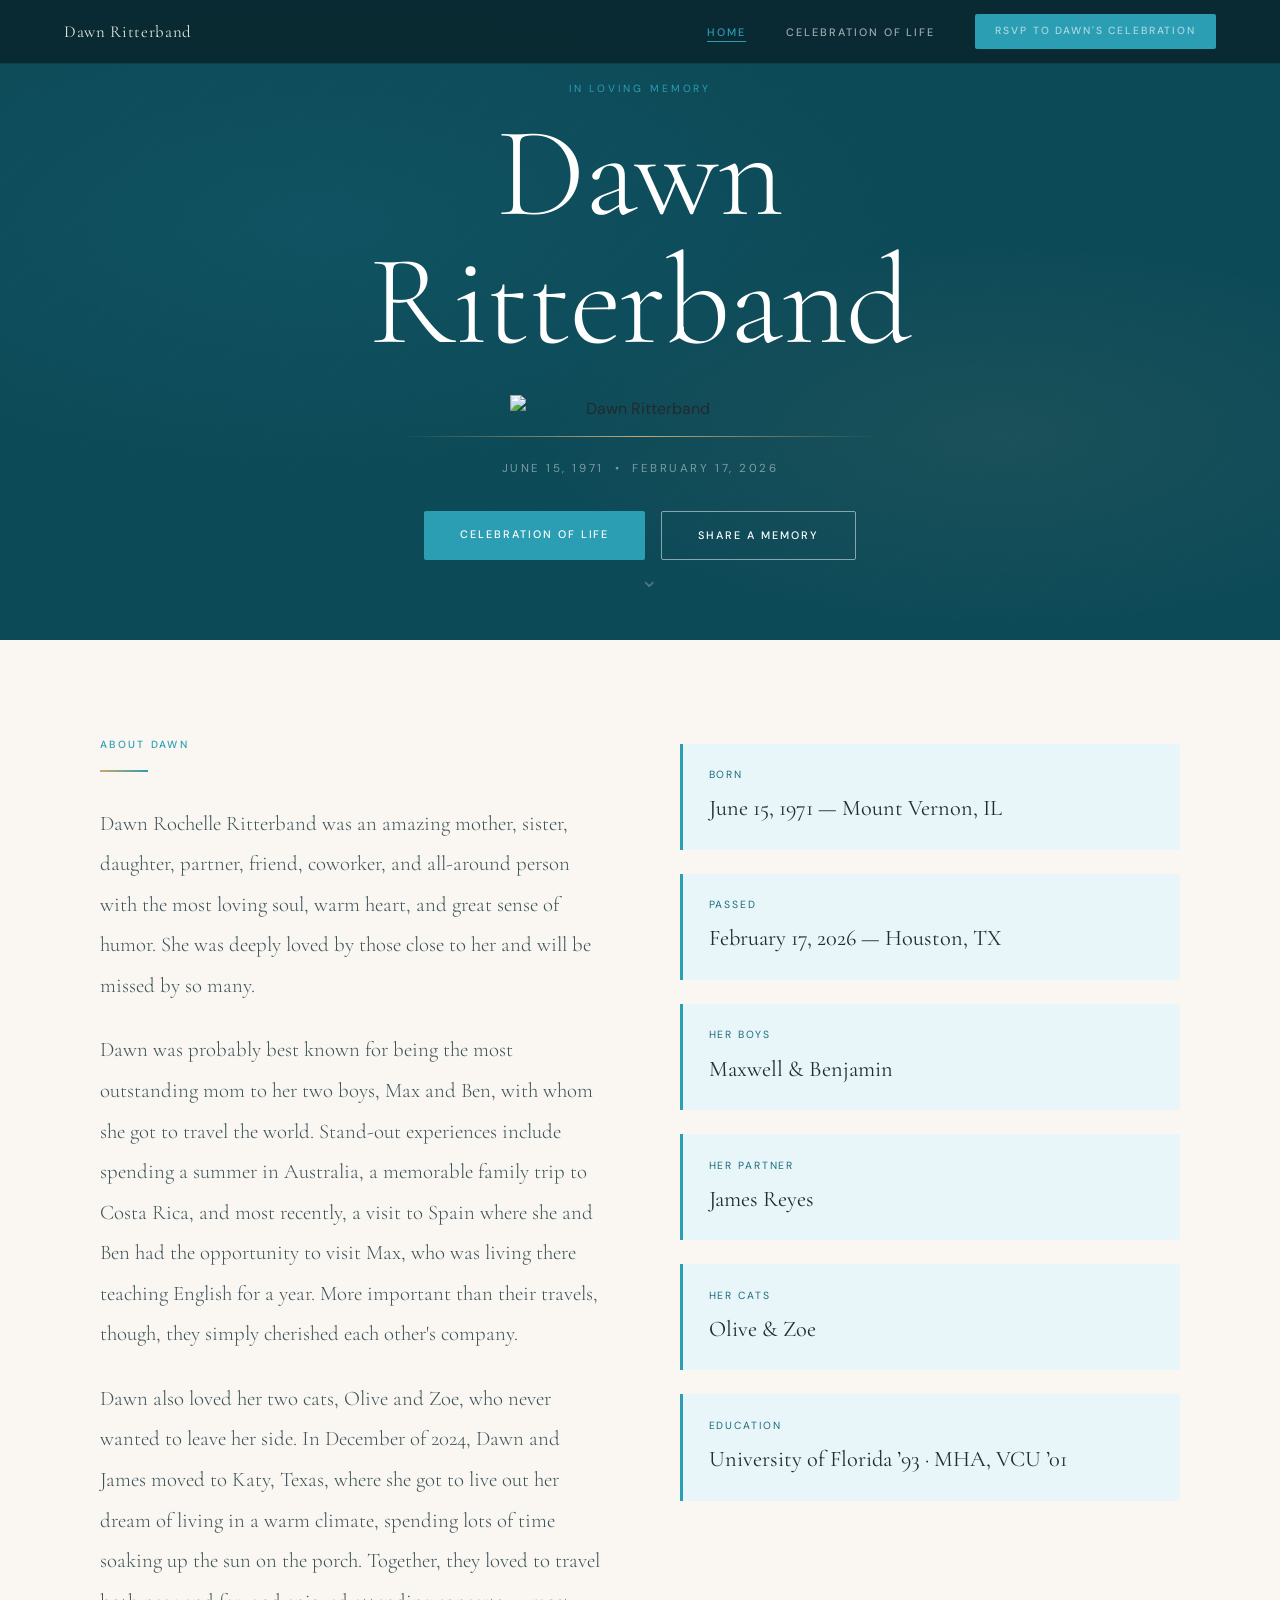
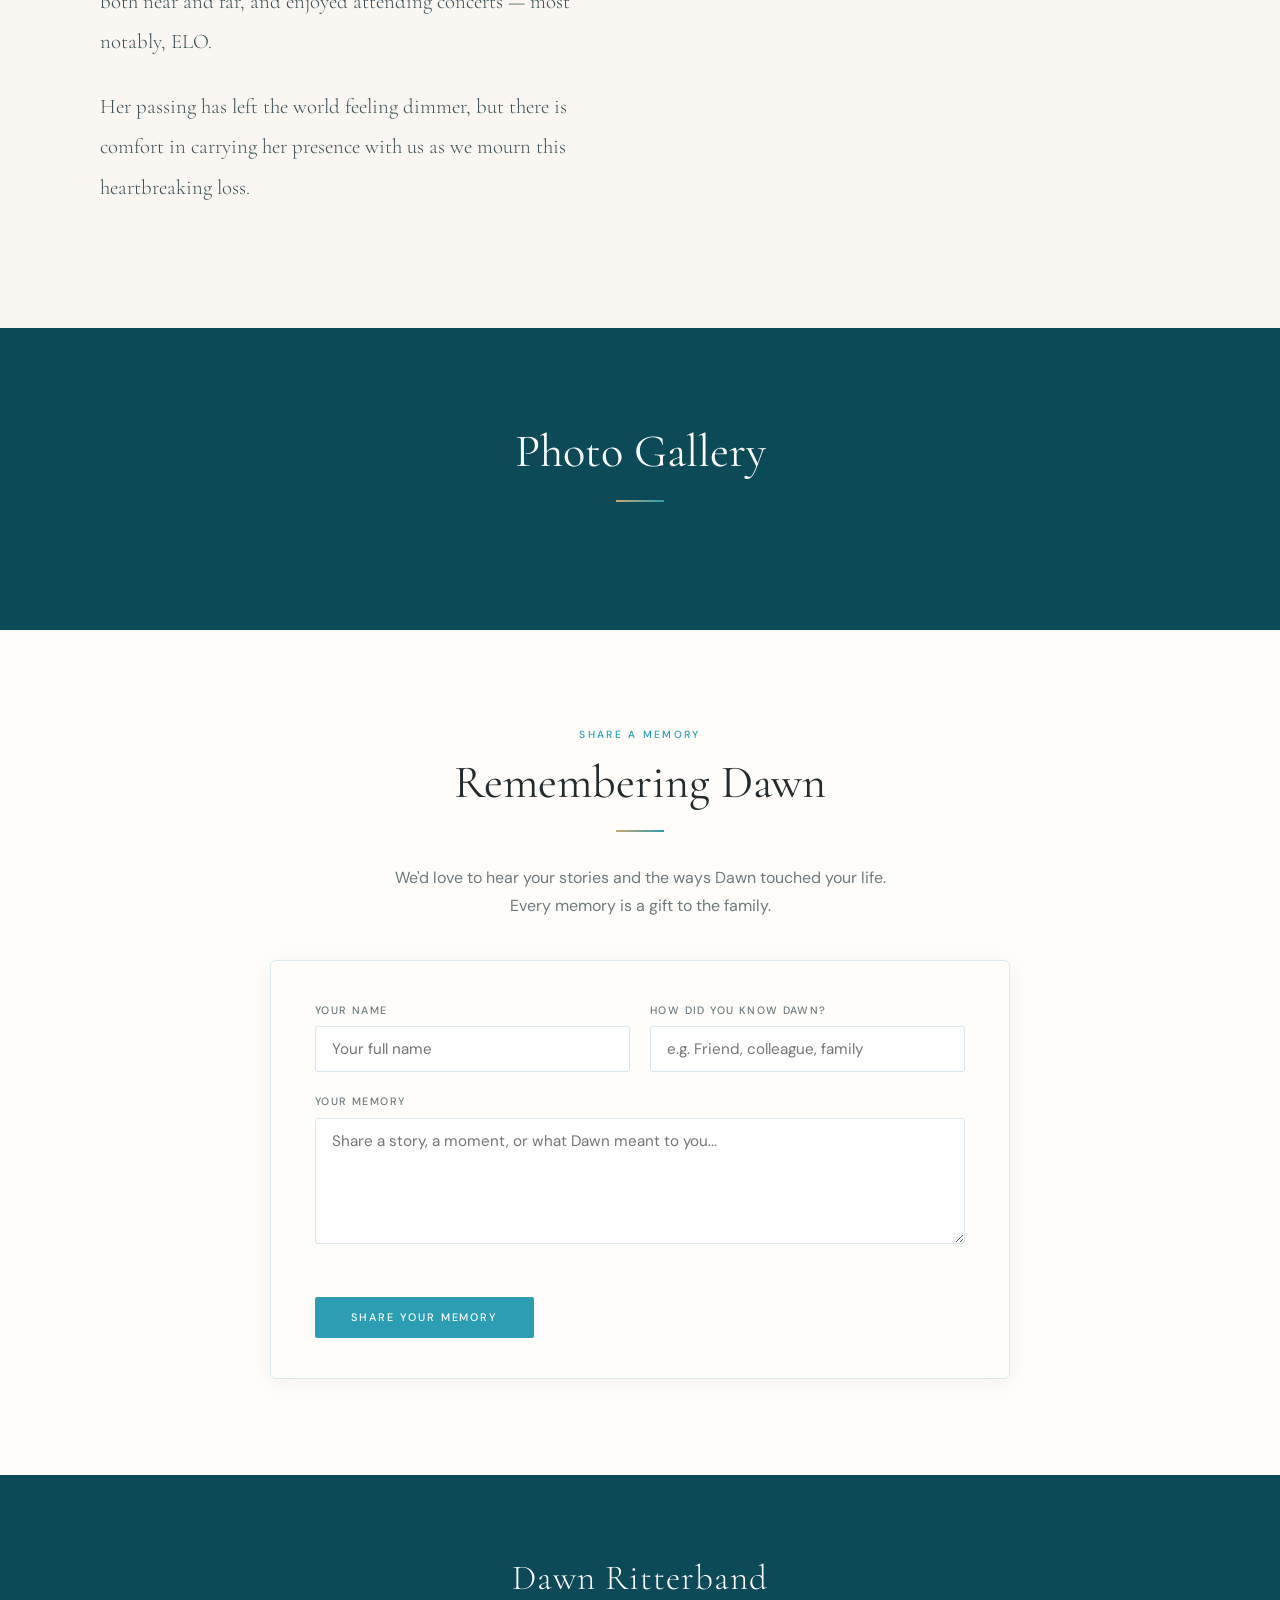
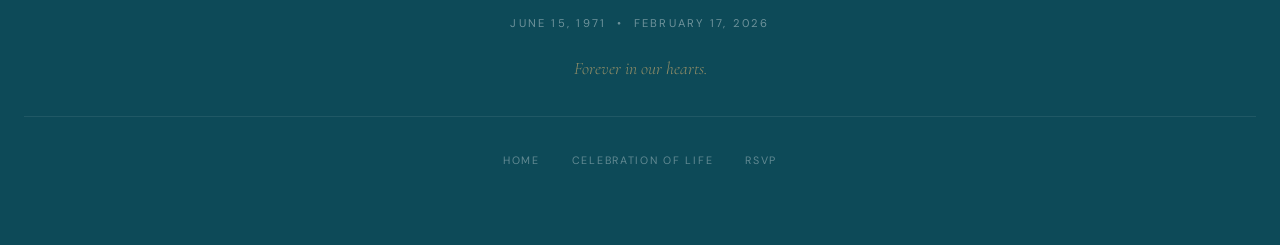
==== commit e4e0fc38: "Update index.html" ====
--- a/index.html
+++ b/index.html
@@ -491,14 +491,7 @@
         <hr class="section-divider center" />
       </div>
       <div class="gallery-grid reveal">
-        <img src="photos/IMG_1021.JPG" alt="Img 1021" />
-        <img src="photos/IMG_1294.JPG" alt="Img 1294" />
-        <img src="photos/IMG_2790.JPG" alt="Img 2790" />
-        <img src="photos/IMG_2801.JPG" alt="Img 2801" />
-        <img src="photos/IMG_5639.JPG" alt="Img 5639" />
-        <img src="photos/IMG_5699.JPG" alt="Img 5699" />
-        <img src="photos/IMG_7649 2.JPG" alt="Img 7649 2" />
-        <img src="photos/IMG_8930.JPG" alt="Img 8930" />
+        <!-- Photos are managed by update_gallery.py — run it after adding images to /photos -->
       </div>
     </div>
   </section>
@@ -515,10 +508,7 @@
         </p>
       </div>
 
-      <!--
-        ✏️ SETUP: Go to formspree.io, create a free account, create a new form,
-        and replace YOUR_MEMORIES_FORM_ID with your actual form ID.
-      -->
+      <!-- Memory form — submits directly to Airtable via script.js -->
       <form class="form-box reveal" id="memory-form">
         <div class="form-row two-col">
           <div class="form-group">
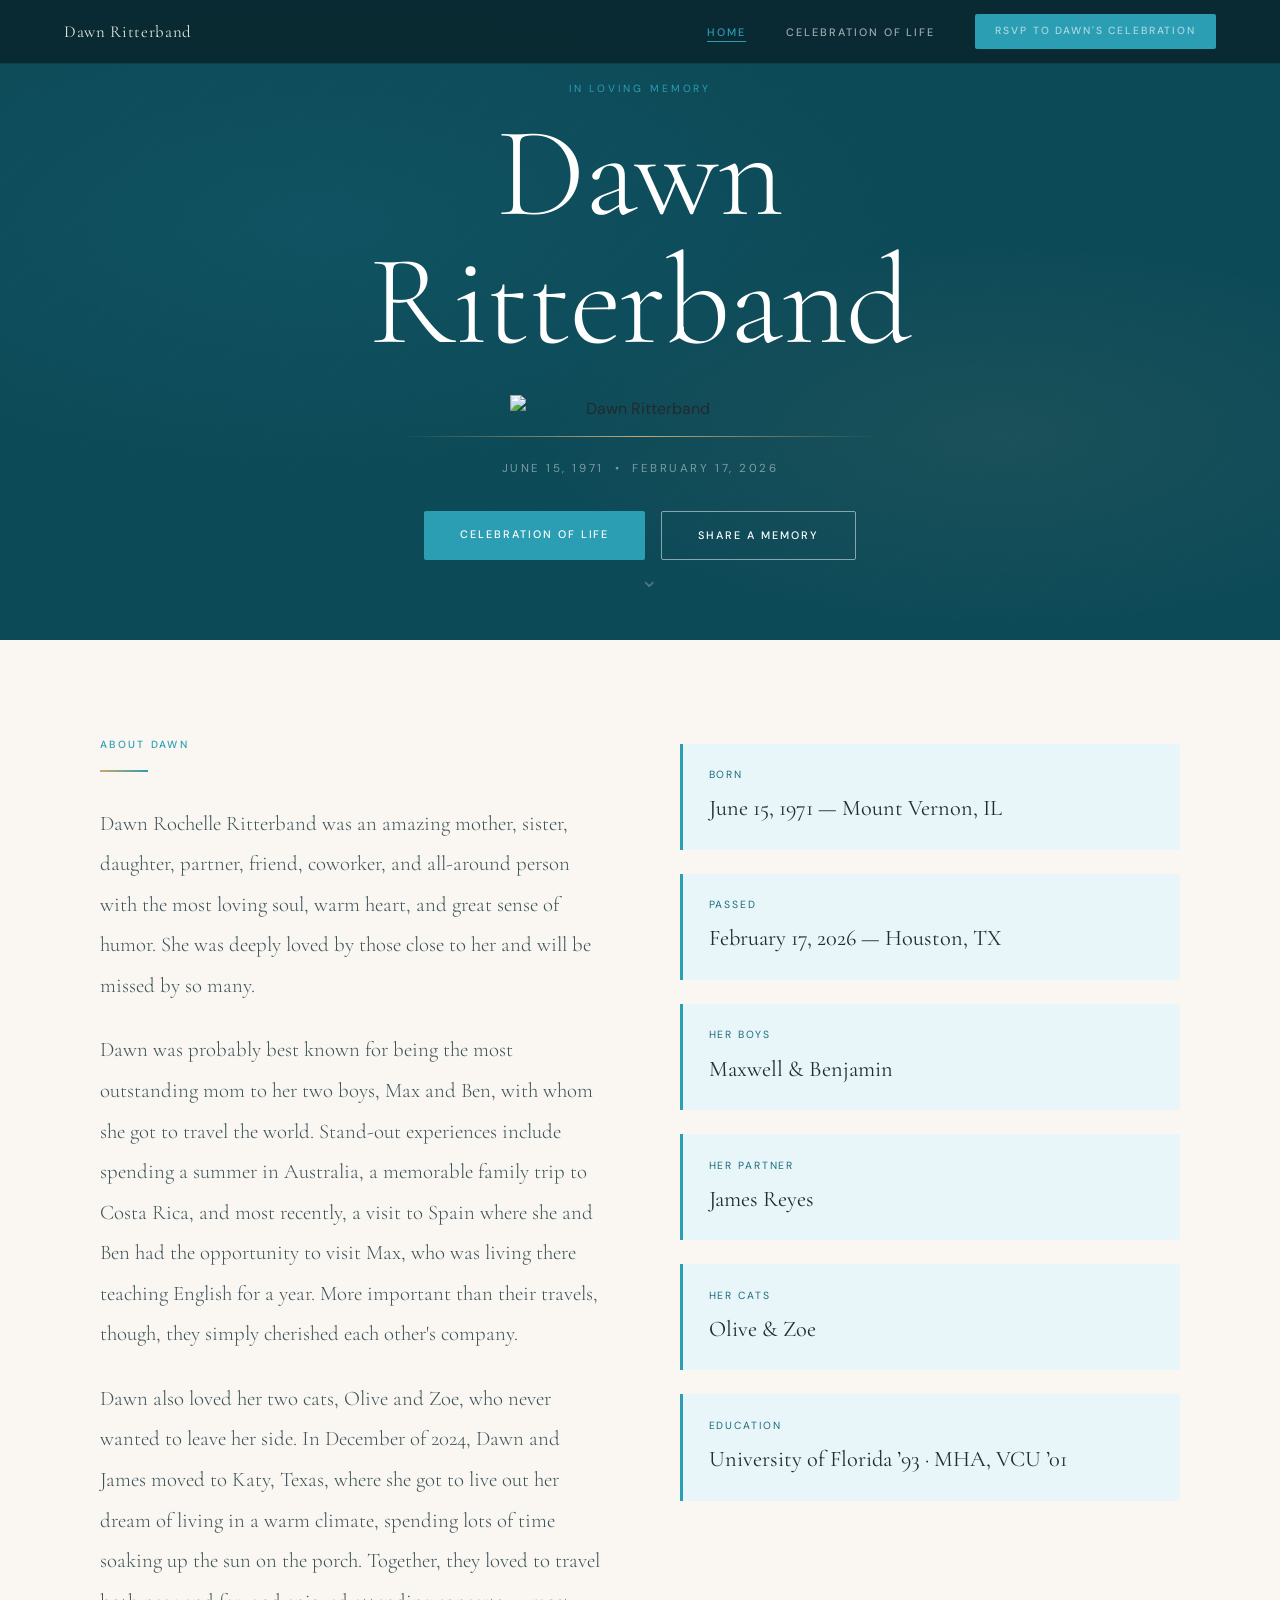
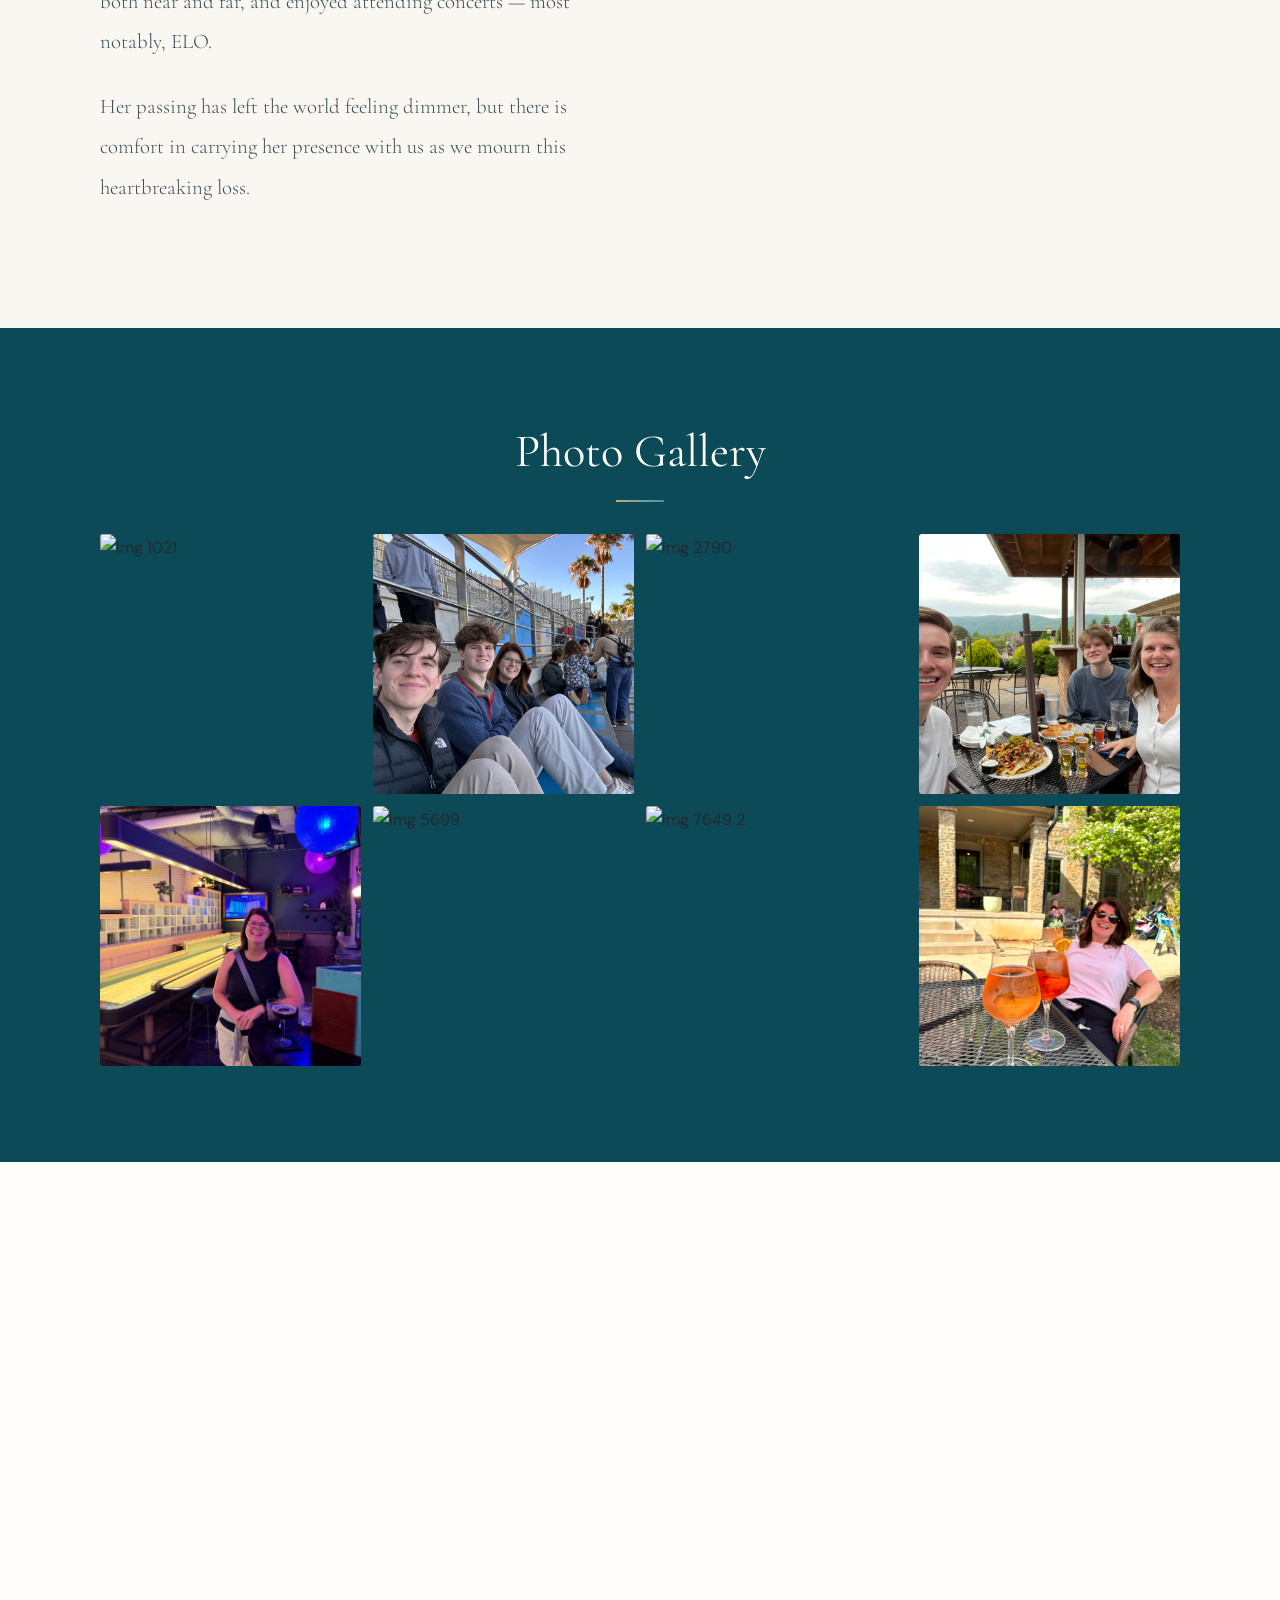
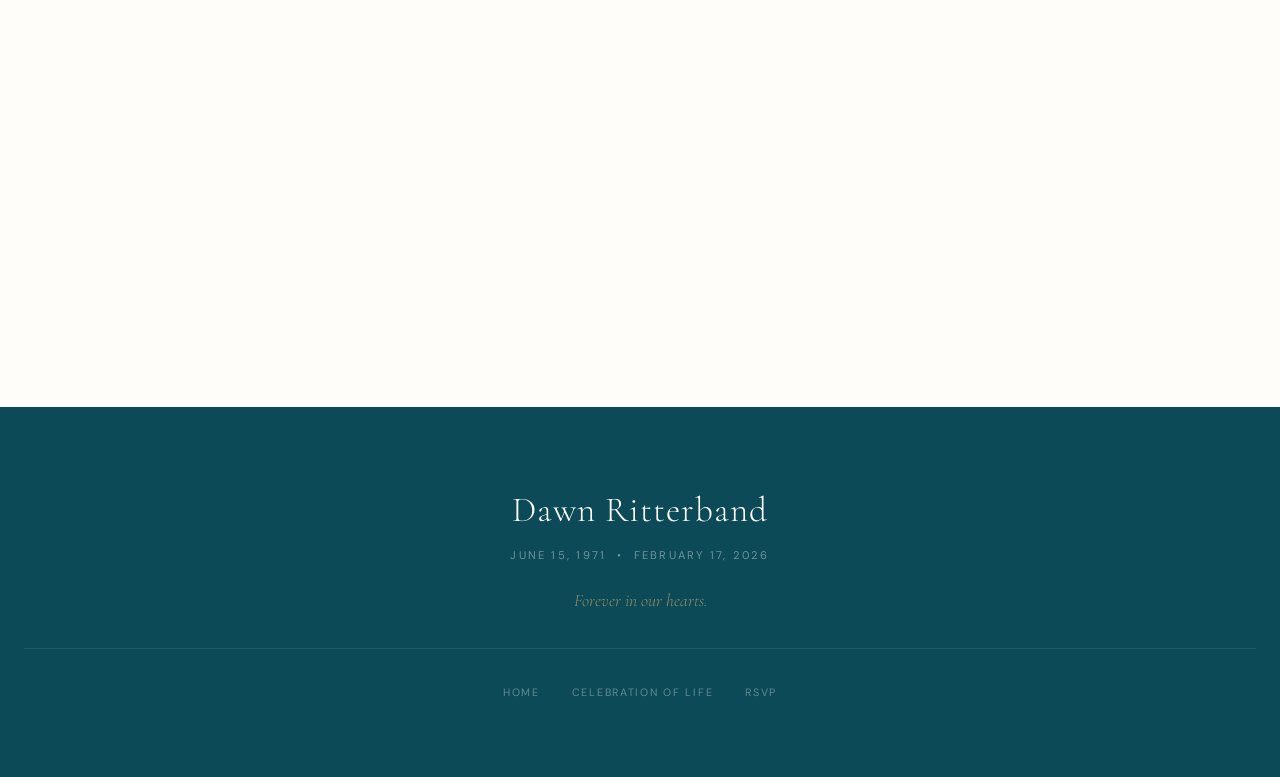
==== commit 7e74e9da: "Update index.html" ====
--- a/index.html
+++ b/index.html
@@ -491,7 +491,14 @@
         <hr class="section-divider center" />
       </div>
       <div class="gallery-grid reveal">
-        <!-- Photos are managed by update_gallery.py — run it after adding images to /photos -->
+        <img src="photos/IMG_1021.JPG" alt="Img 1021" />
+        <img src="photos/IMG_1294.JPG" alt="Img 1294" />
+        <img src="photos/IMG_2790.JPG" alt="Img 2790" />
+        <img src="photos/IMG_2801.JPG" alt="Img 2801" />
+        <img src="photos/IMG_5639.JPG" alt="Img 5639" />
+        <img src="photos/IMG_5699.JPG" alt="Img 5699" />
+        <img src="photos/IMG_7649 2.JPG" alt="Img 7649 2" />
+        <img src="photos/IMG_8930.JPG" alt="Img 8930" />
       </div>
     </div>
   </section>
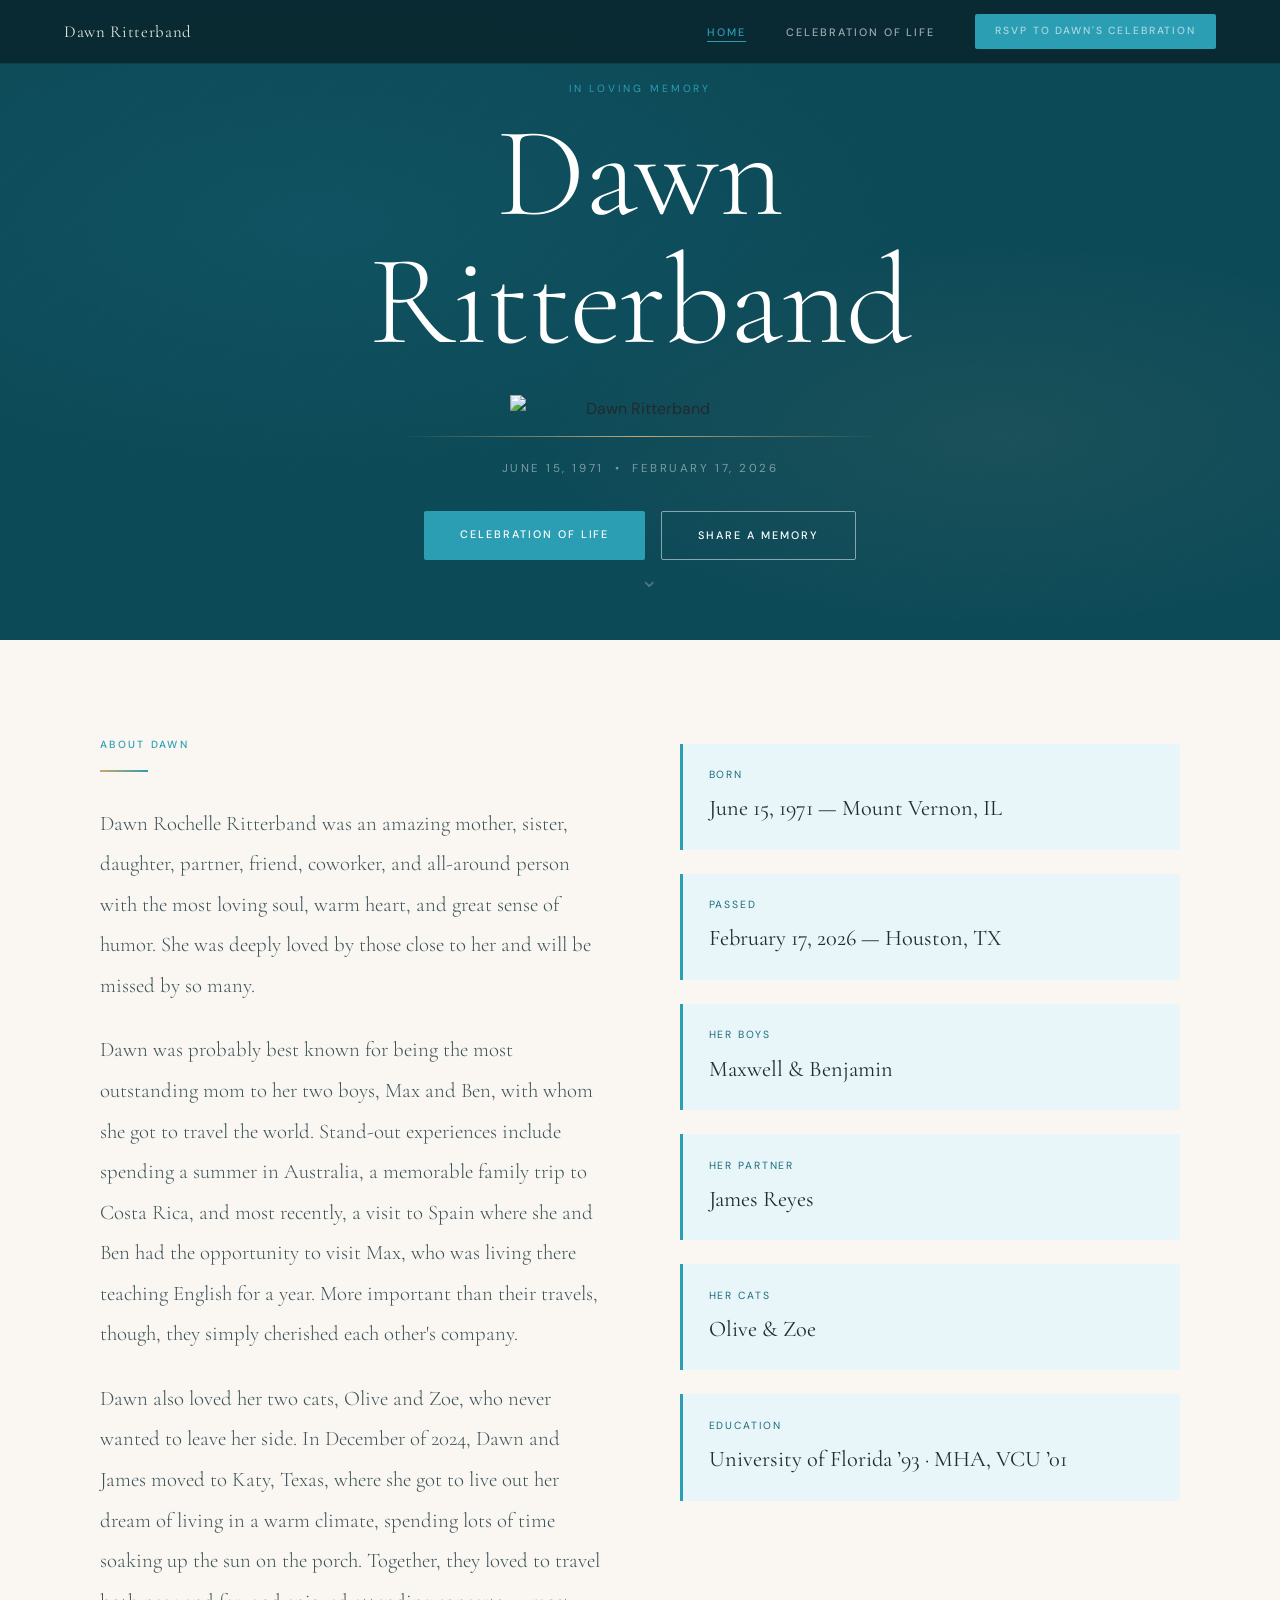
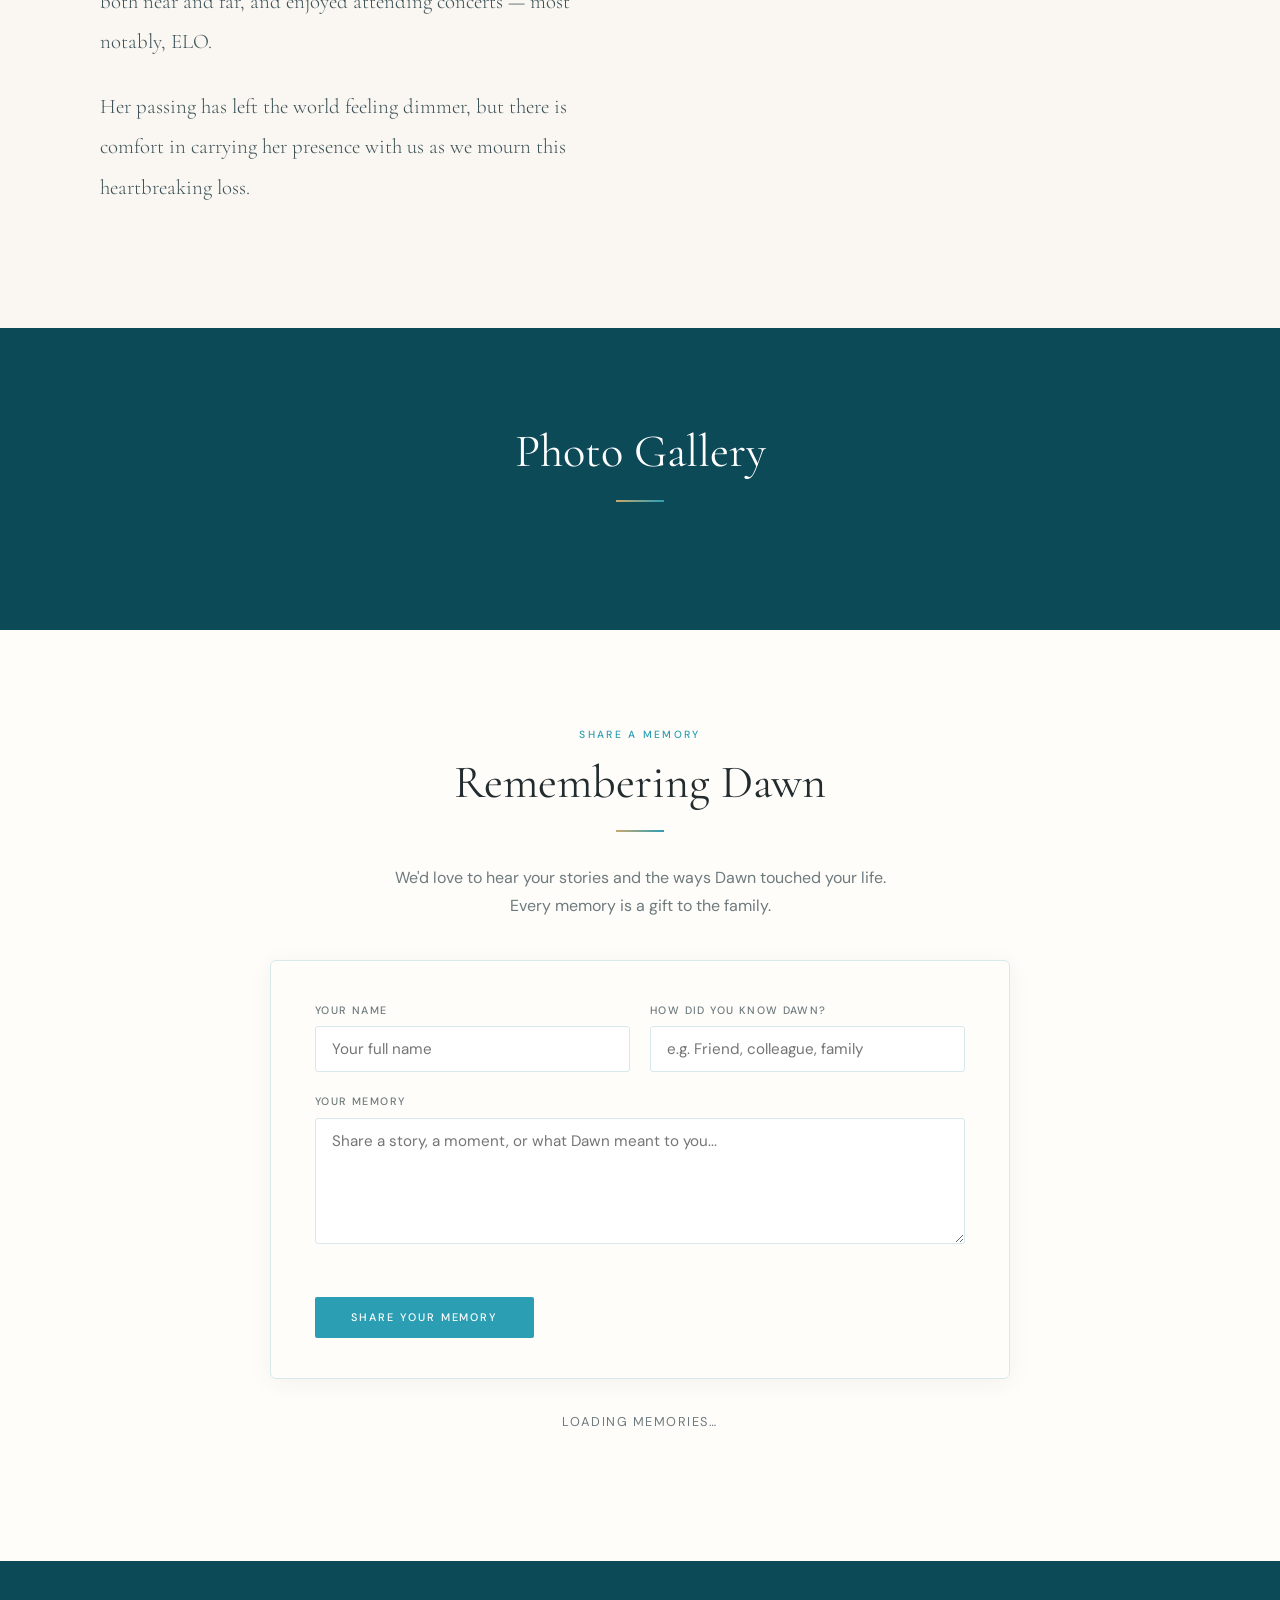
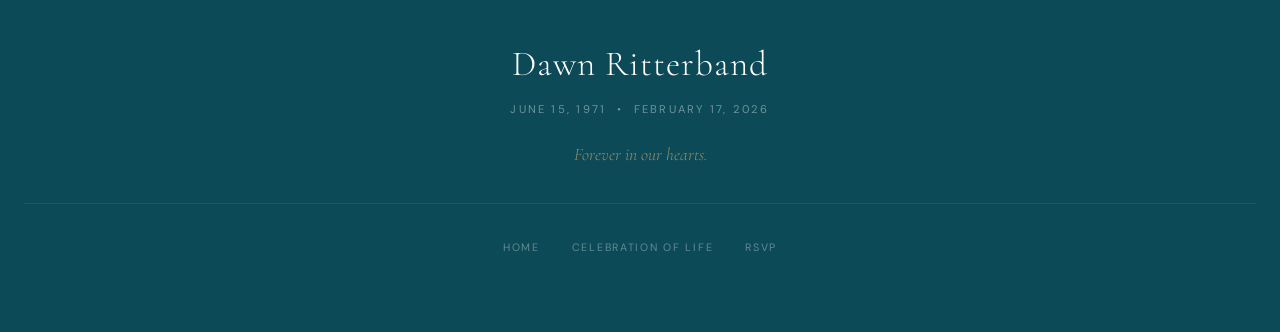
==== commit 3ede774f: "secret" ====
--- a/index.html
+++ b/index.html
@@ -491,14 +491,7 @@
         <hr class="section-divider center" />
       </div>
       <div class="gallery-grid reveal">
-        <img src="photos/IMG_1021.JPG" alt="Img 1021" />
-        <img src="photos/IMG_1294.JPG" alt="Img 1294" />
-        <img src="photos/IMG_2790.JPG" alt="Img 2790" />
-        <img src="photos/IMG_2801.JPG" alt="Img 2801" />
-        <img src="photos/IMG_5639.JPG" alt="Img 5639" />
-        <img src="photos/IMG_5699.JPG" alt="Img 5699" />
-        <img src="photos/IMG_7649 2.JPG" alt="Img 7649 2" />
-        <img src="photos/IMG_8930.JPG" alt="Img 8930" />
+        <!-- Photos are managed by update_gallery.py — run it after adding images to /photos -->
       </div>
     </div>
   </section>
@@ -576,6 +569,7 @@
     </ul>
   </footer>
 
+  <script src="config.js"></script>
   <script src="script.js"></script>
 </body>
 </html>
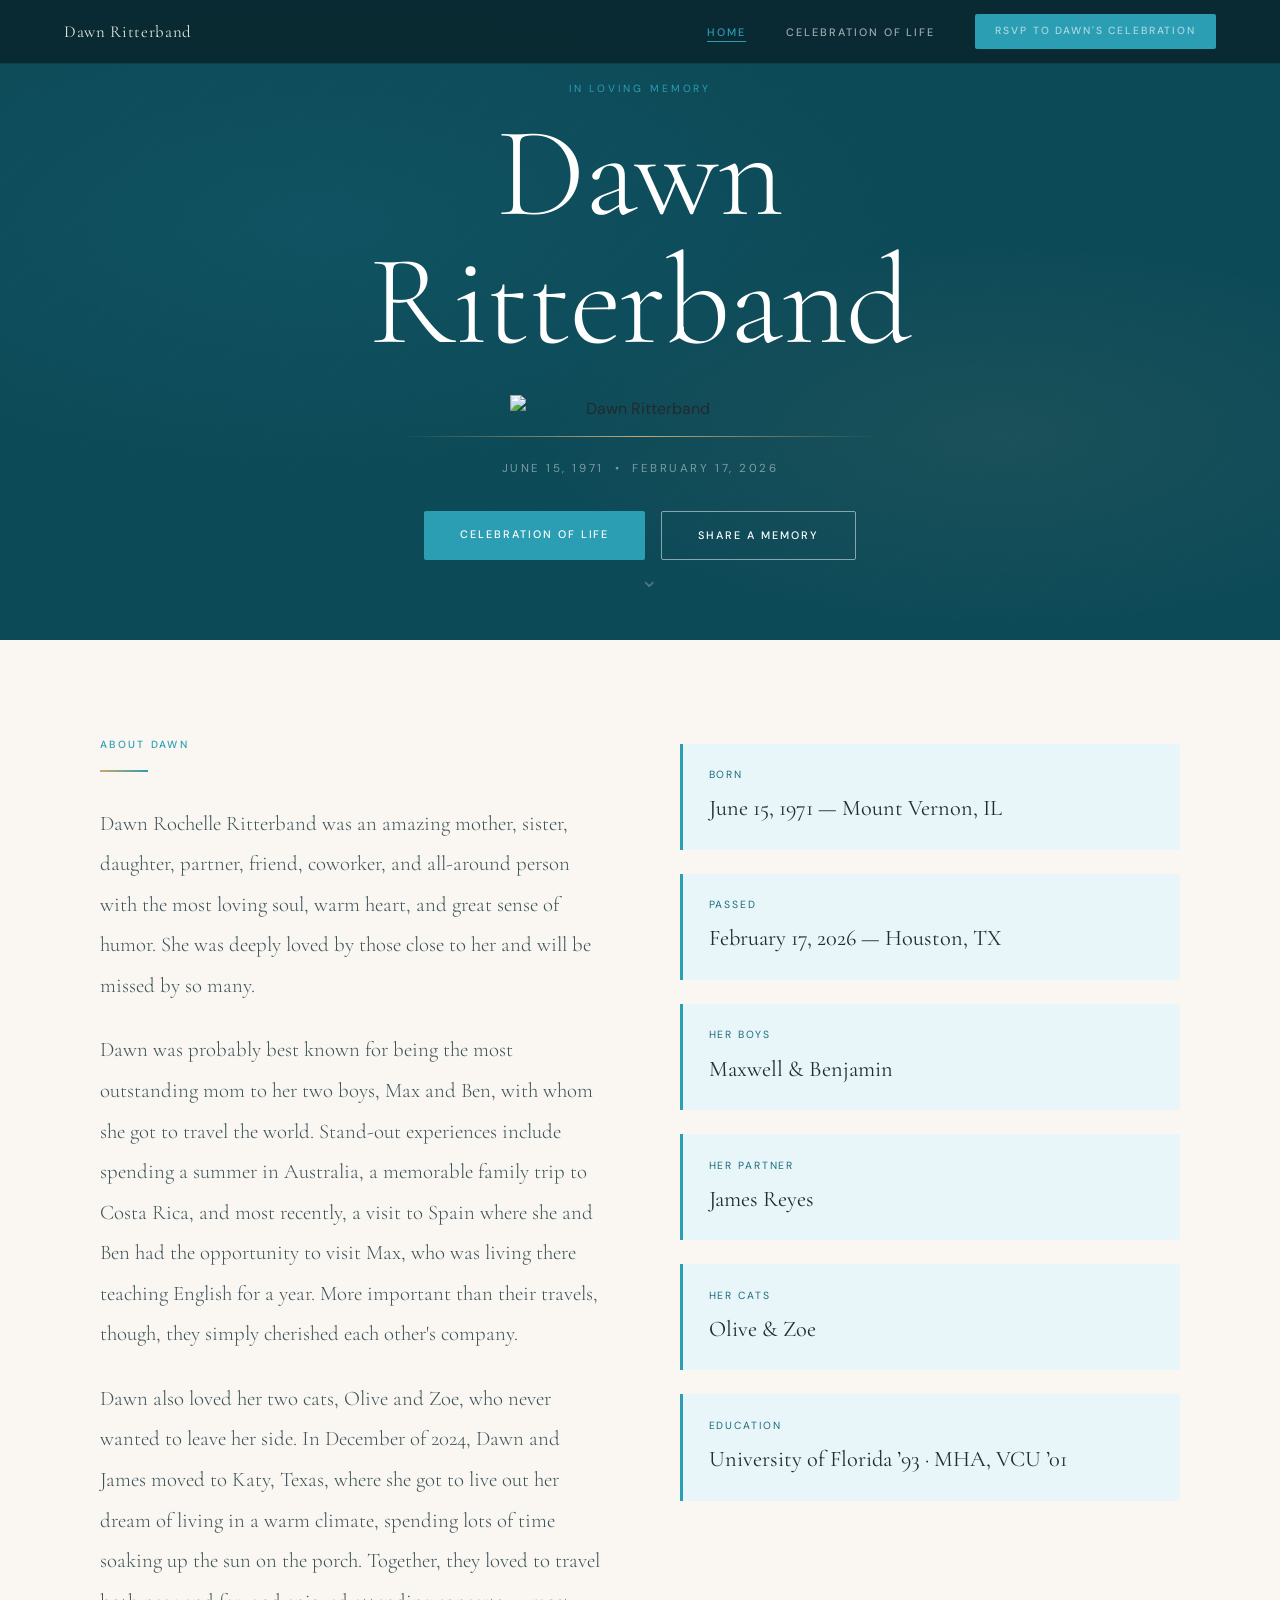
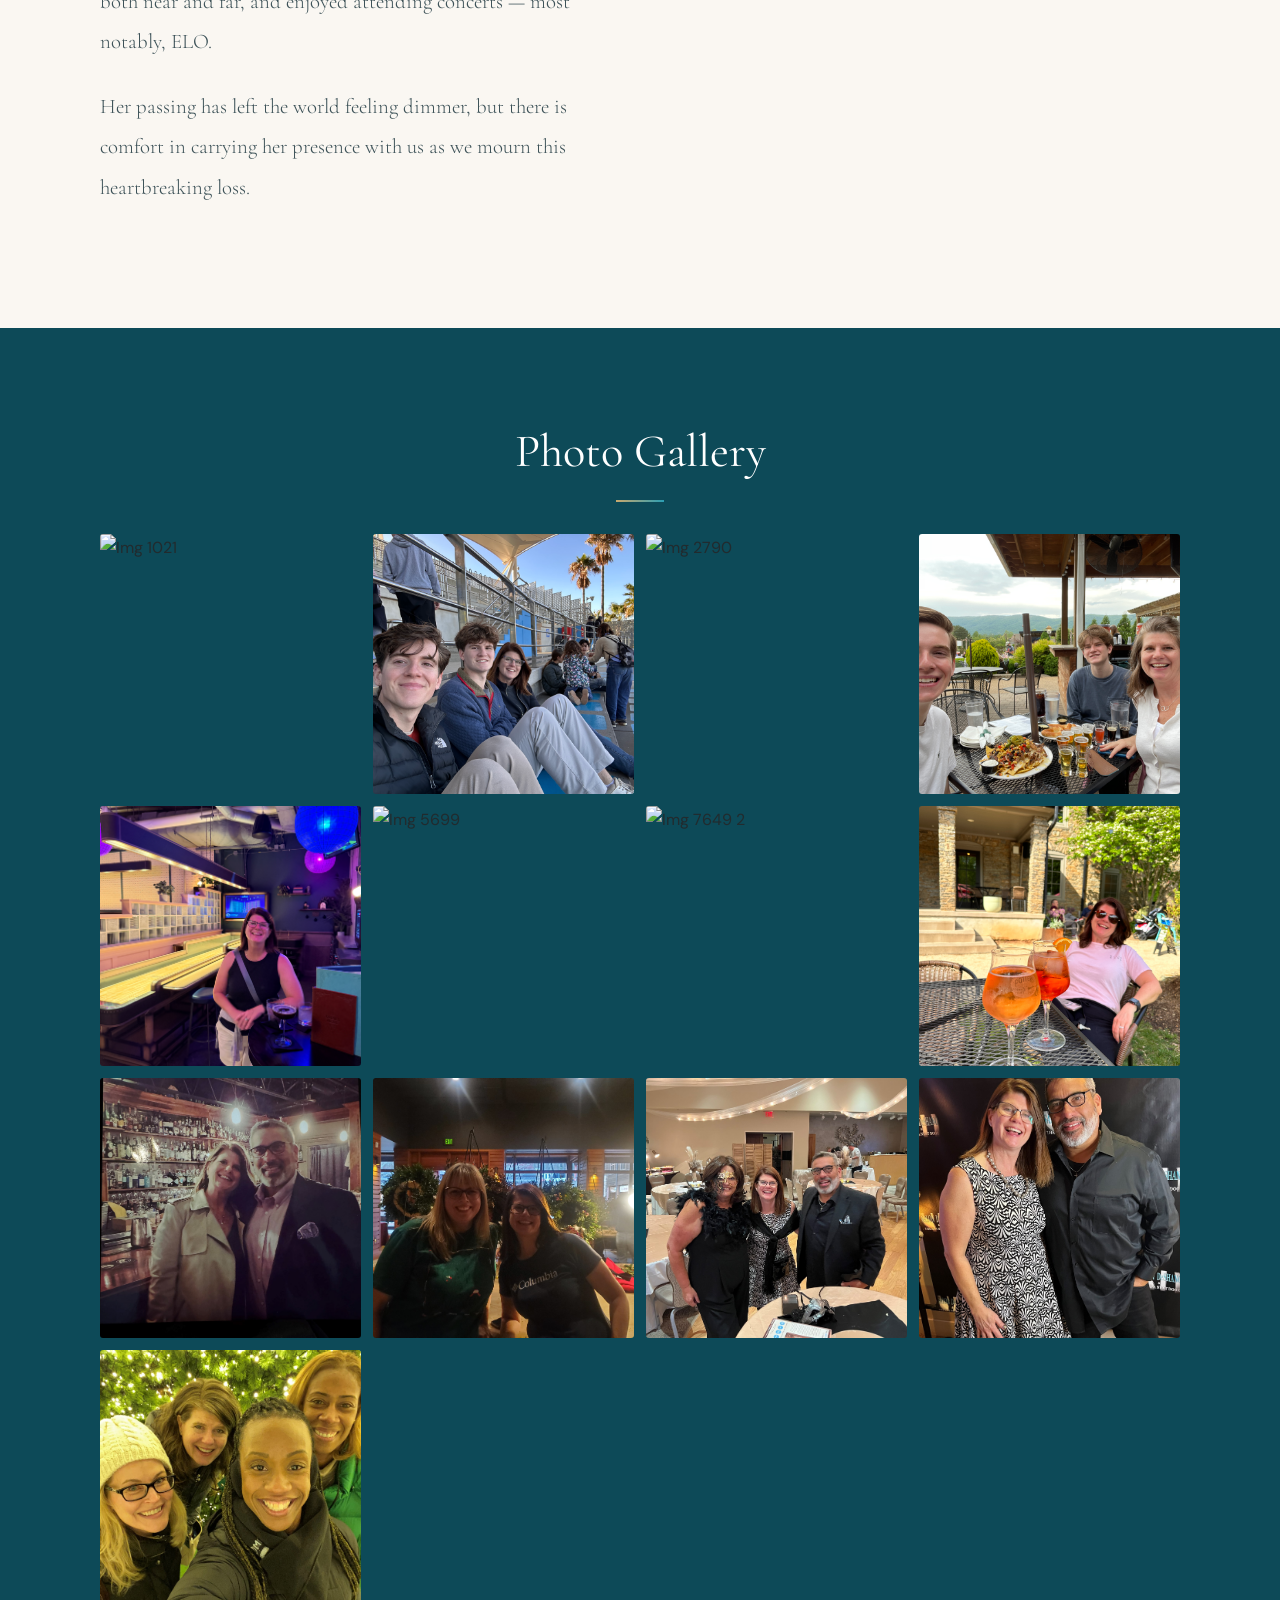
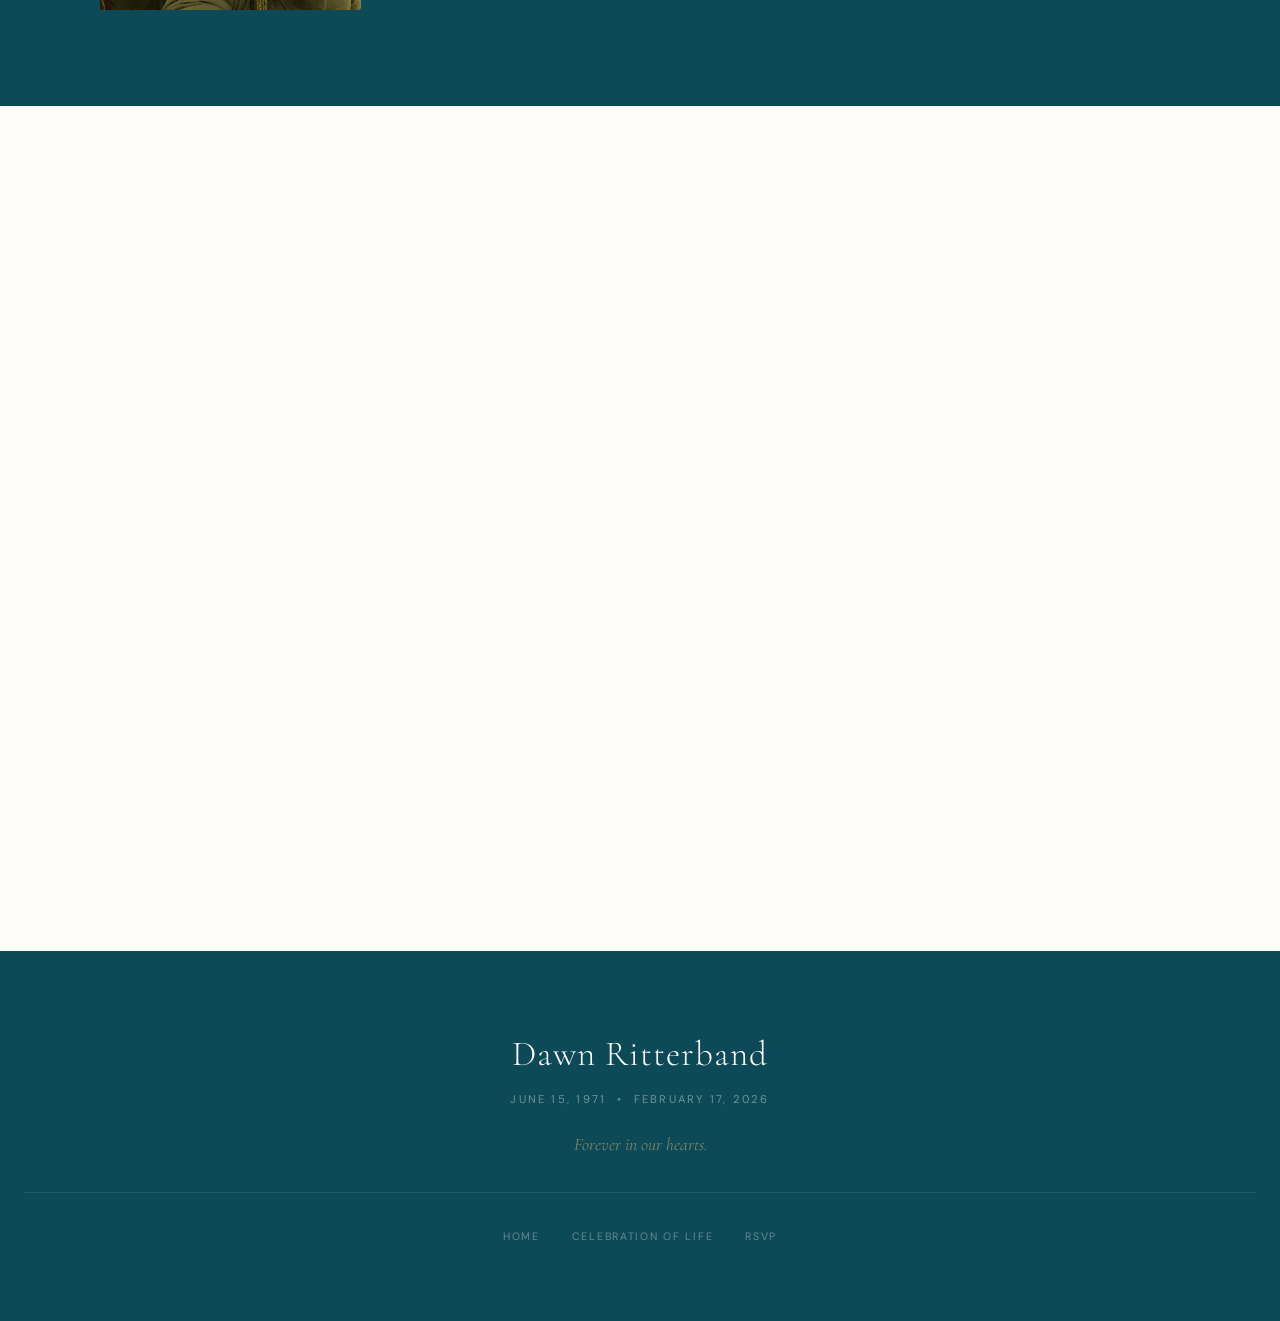
==== commit 40605ee1: "photos" ====
--- a/index.html
+++ b/index.html
@@ -491,7 +491,19 @@
         <hr class="section-divider center" />
       </div>
       <div class="gallery-grid reveal">
-        <!-- Photos are managed by update_gallery.py — run it after adding images to /photos -->
+        <img src="photos/IMG_1021.JPG" alt="Img 1021" />
+        <img src="photos/IMG_1294.JPG" alt="Img 1294" />
+        <img src="photos/IMG_2790.JPG" alt="Img 2790" />
+        <img src="photos/IMG_2801.JPG" alt="Img 2801" />
+        <img src="photos/IMG_5639.JPG" alt="Img 5639" />
+        <img src="photos/IMG_5699.JPG" alt="Img 5699" />
+        <img src="photos/IMG_7649 2.JPG" alt="Img 7649 2" />
+        <img src="photos/IMG_8930.JPG" alt="Img 8930" />
+        <img src="photos/dawn-ritterband-katy-tx-memories31767102.jpg" alt="Dawn Ritterband Katy Tx Memories31767102" />
+        <img src="photos/dawn-ritterband-katy-tx-memories31777778.jpg" alt="Dawn Ritterband Katy Tx Memories31777778" />
+        <img src="photos/dawn-ritterband-katy-tx-memories31792151.jpg" alt="Dawn Ritterband Katy Tx Memories31792151" />
+        <img src="photos/dawn-ritterband-katy-tx-memories31792155.jpg" alt="Dawn Ritterband Katy Tx Memories31792155" />
+        <img src="photos/dawn-ritterband-katy-tx-memories31804302.jpg" alt="Dawn Ritterband Katy Tx Memories31804302" />
       </div>
     </div>
   </section>
